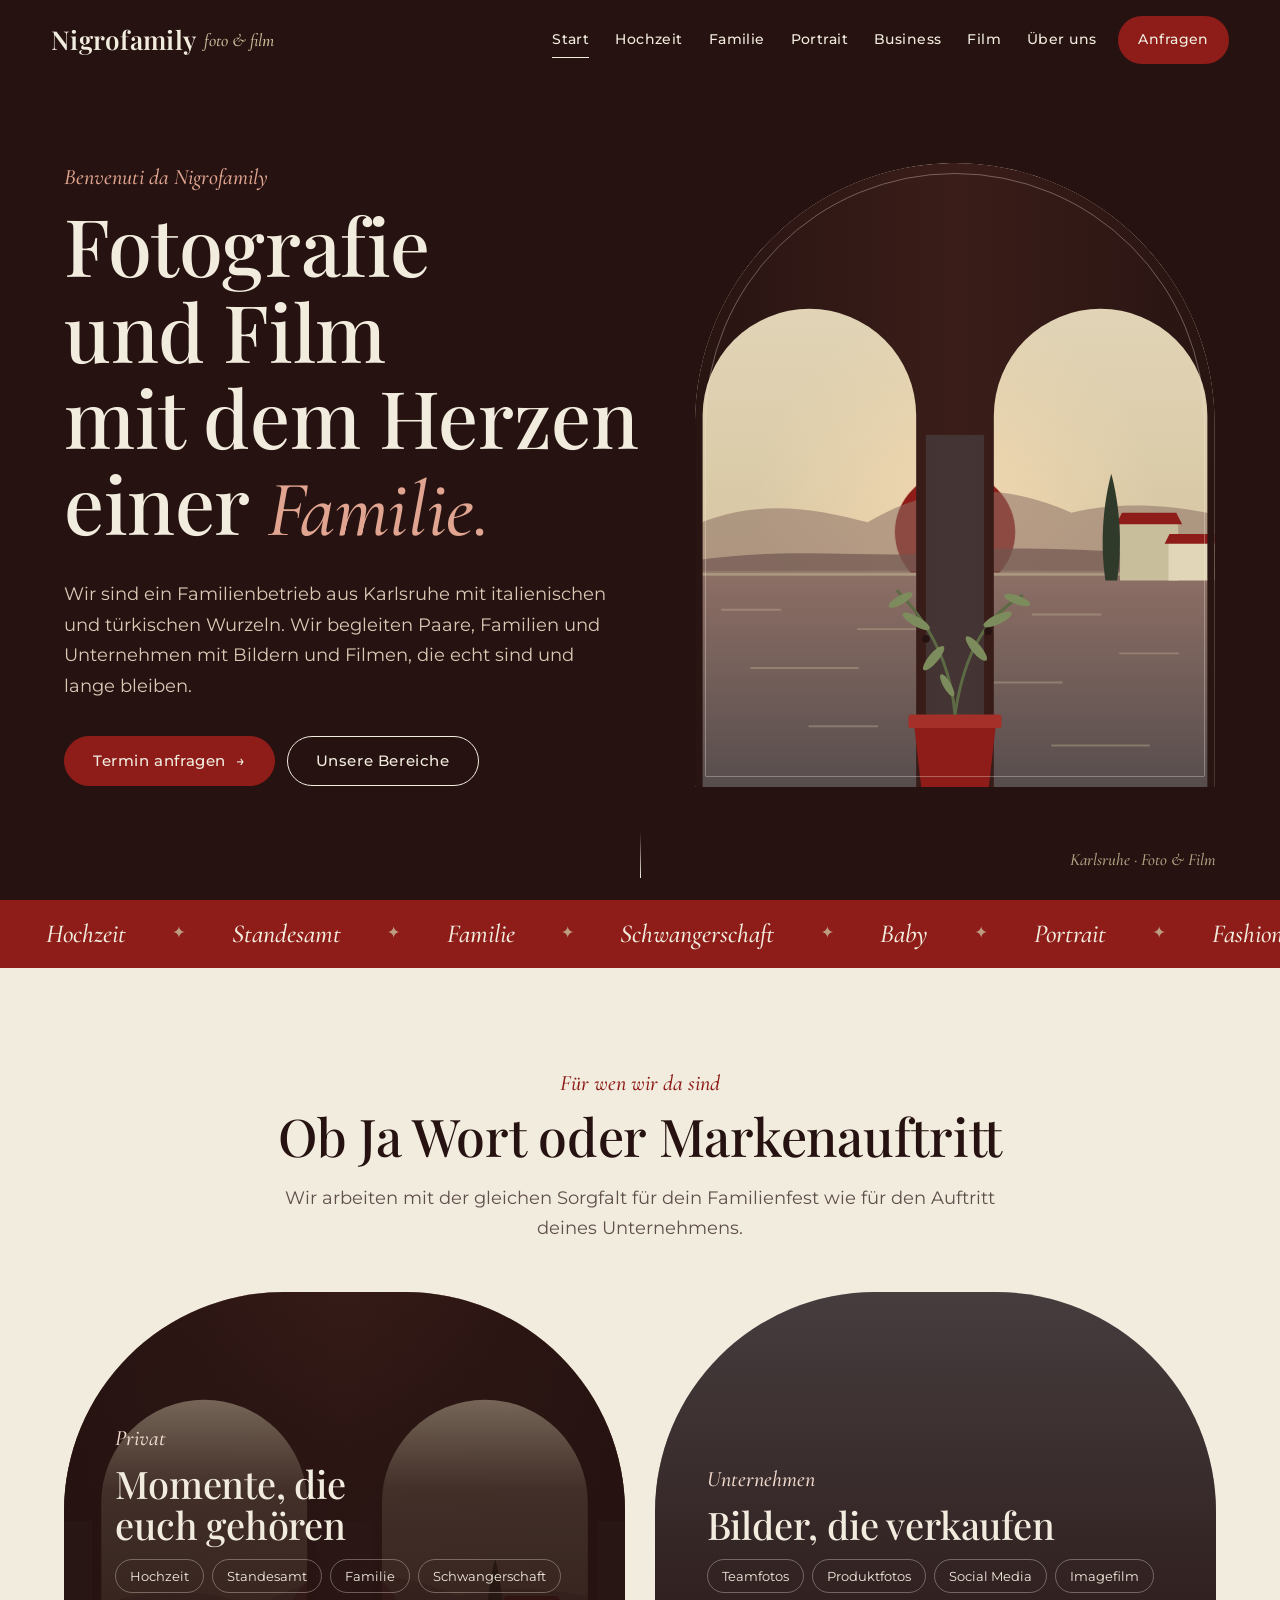
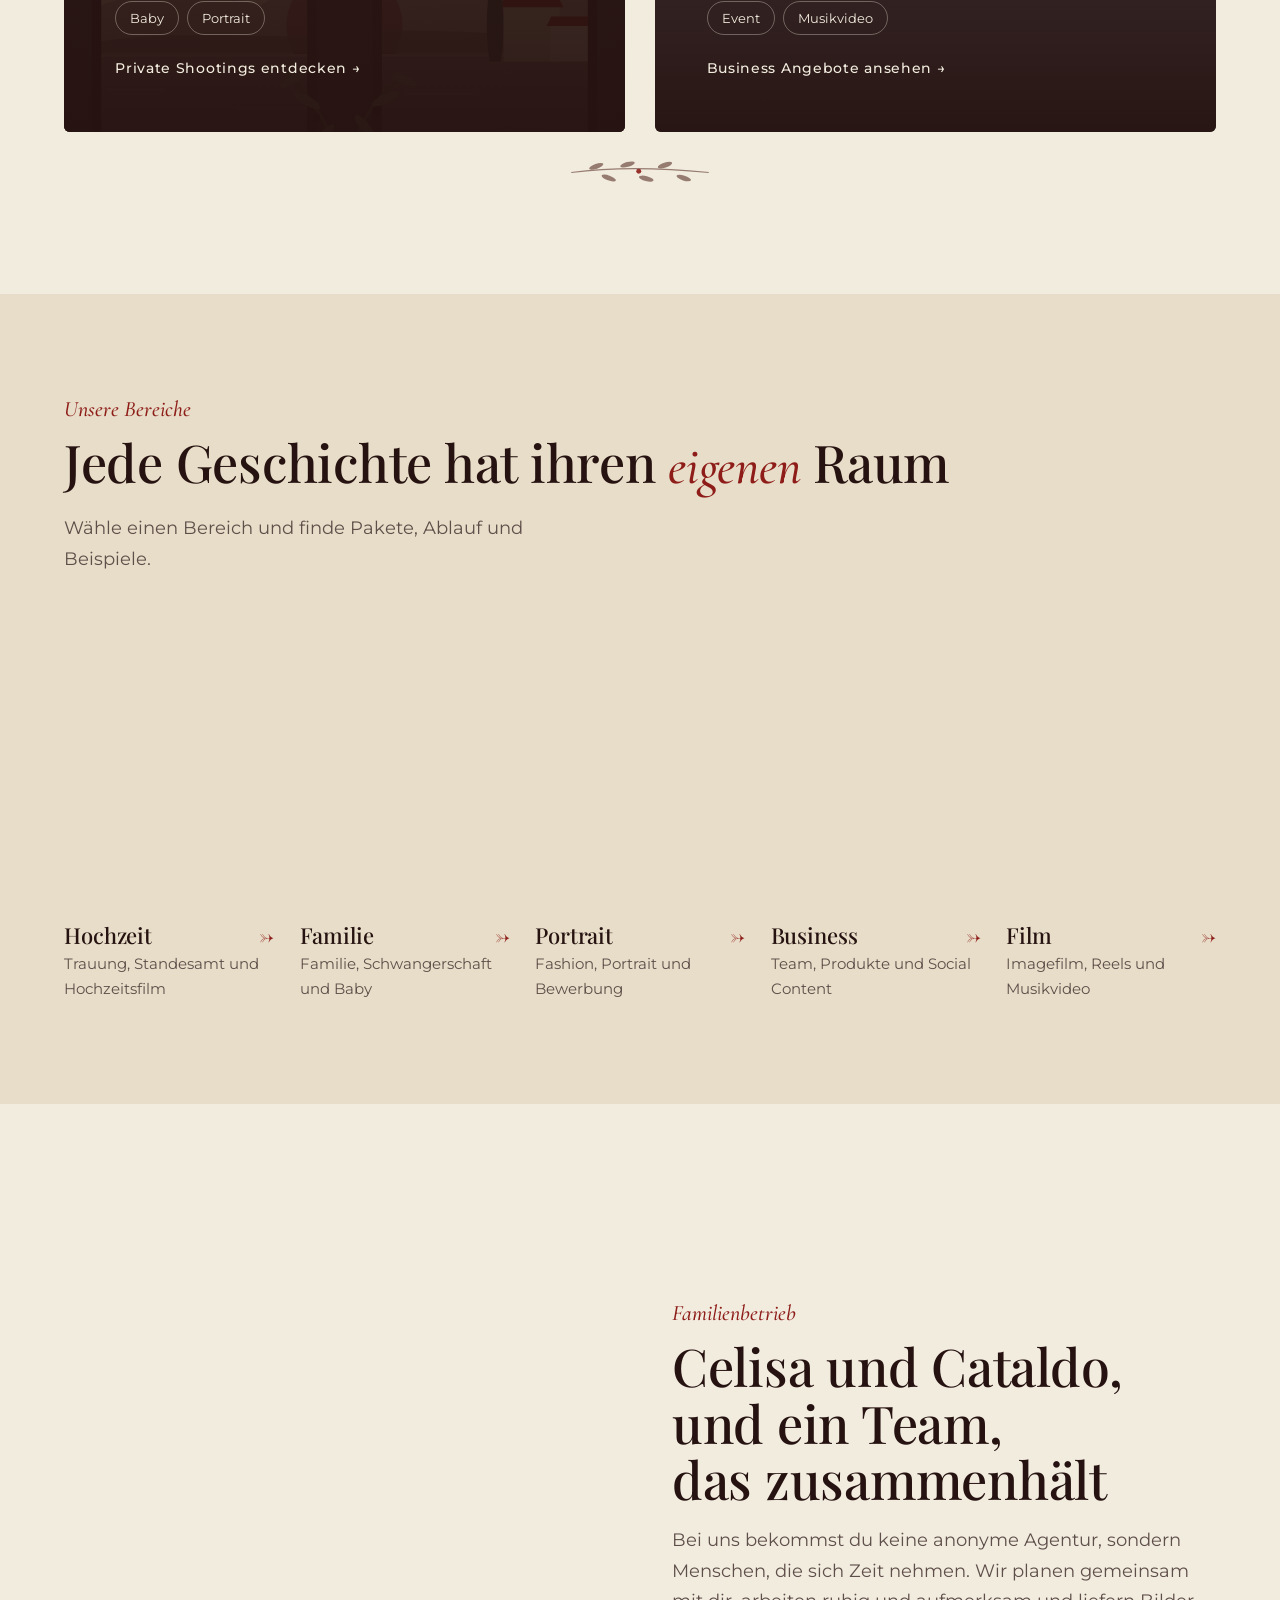
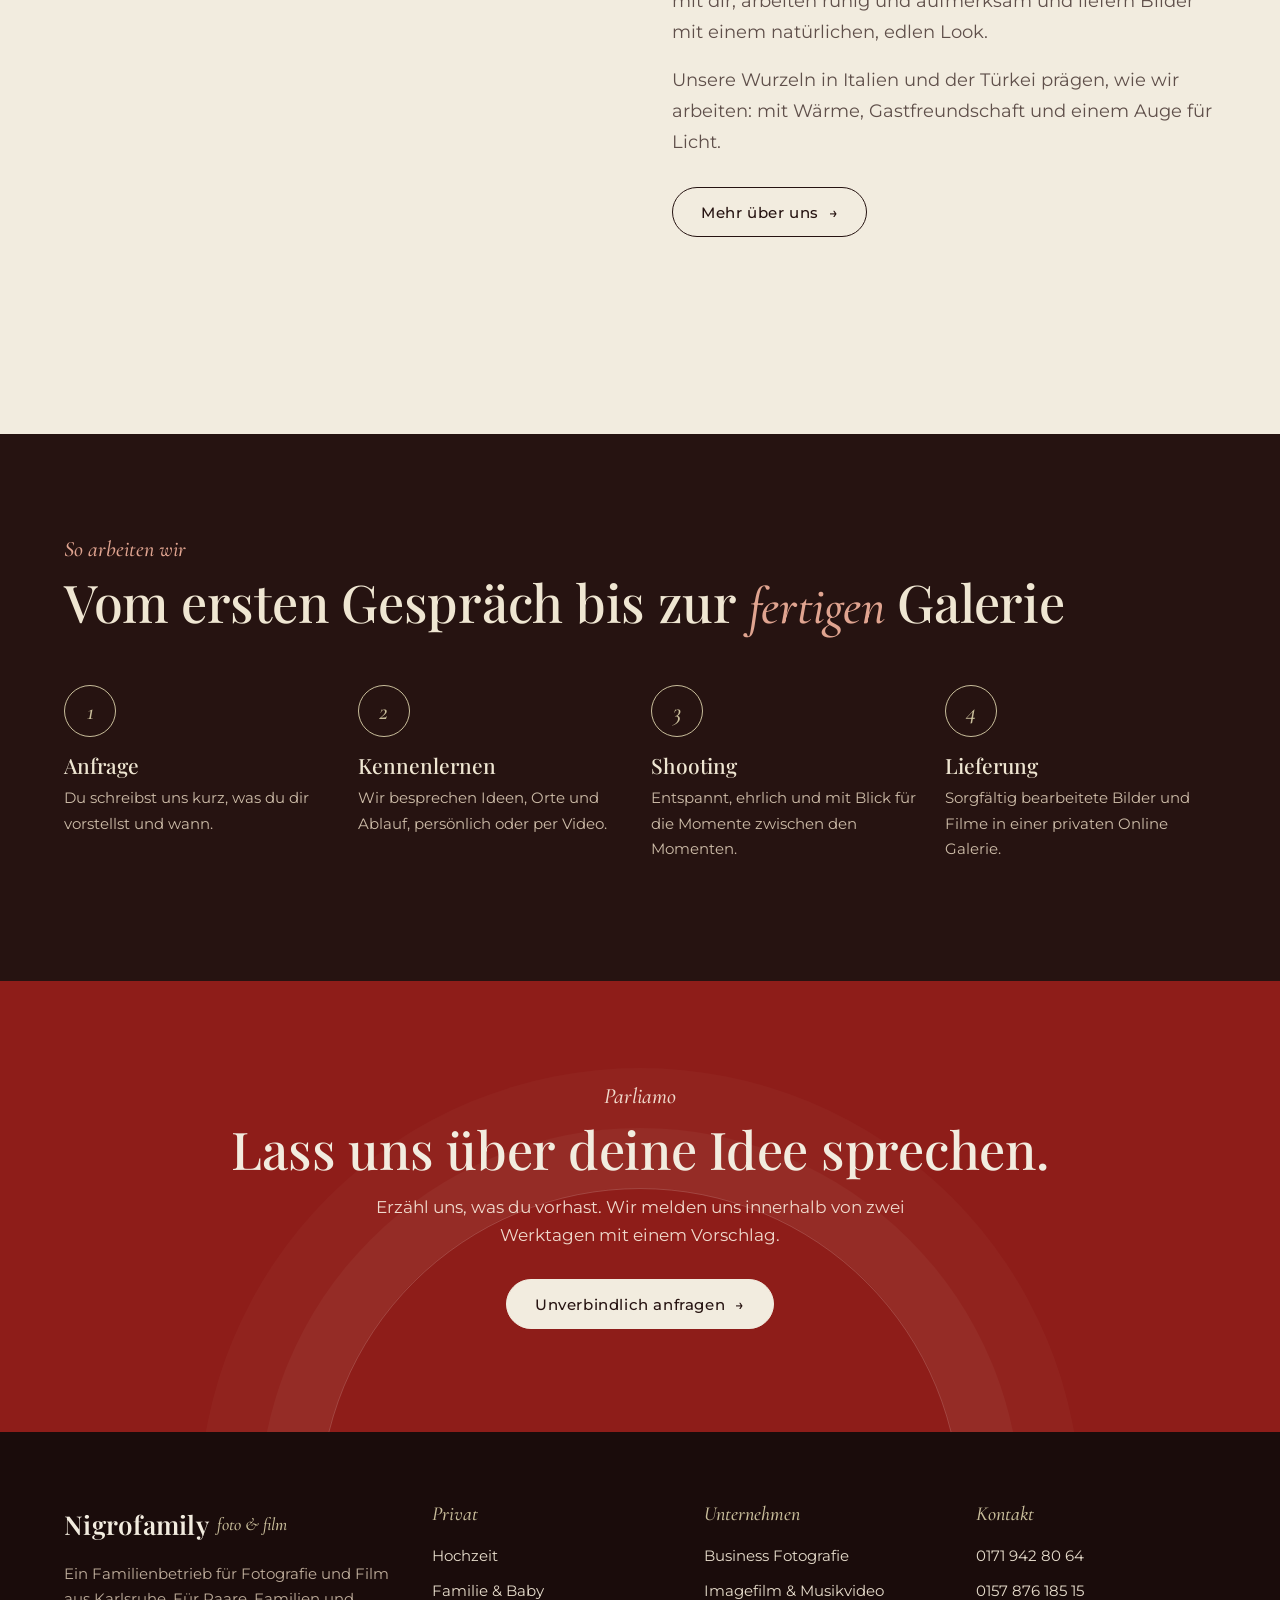
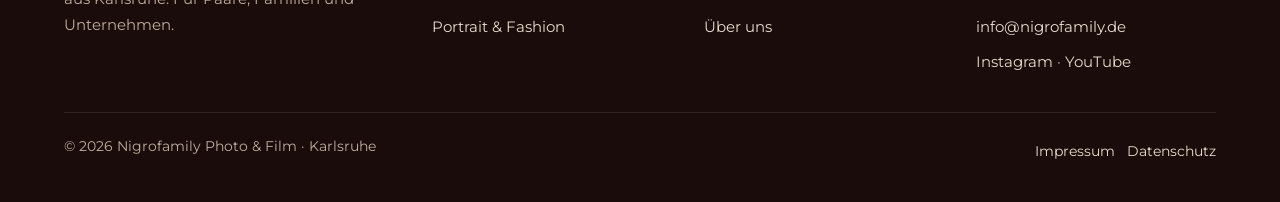
==== index.html @ bccde87a "Neue Nigrofamily Webseite Co-Authored-By: Claude Opus 5.5 <noreply@anthropic.com> Claude-Session: ht" ====
<!DOCTYPE html>
<html lang="de">
<head>
<meta charset="utf-8">
<meta name="viewport" content="width=device-width,initial-scale=1">
<title>Fotografie & Film aus Karlsruhe | Nigrofamily</title>
<meta name="description" content="Nigrofamily: Familienbetrieb für Fotografie und Film in Karlsruhe. Hochzeit, Familie, Portrait, Business Fotos und Imagefilme.">
<meta name="theme-color" content="#261311">
<link rel="icon" href="data:image/svg+xml,%3Csvg xmlns='http://www.w3.org/2000/svg' viewBox='0 0 32 32'%3E%3Cpath d='M4 32V16a12 12 0 0 1 24 0v16z' fill='%238E1D19'/%3E%3C/svg%3E">
<link rel="preconnect" href="https://fonts.googleapis.com"><link rel="preconnect" href="https://fonts.gstatic.com" crossorigin>
<link href="https://fonts.googleapis.com/css2?family=Playfair+Display:ital,wght@0,400;0,500;0,600;1,400&family=Cormorant+Garamond:ital,wght@1,500&family=Montserrat:wght@400;500&display=swap" rel="stylesheet">
<link rel="stylesheet" href="css/style.css">
<script>document.documentElement.classList.add('js')</script>
</head>
<body class="">
<div class="curtain" aria-hidden="true"></div>
<header class="hd"><div class="wrap">
  <a class="logo" href="index.html" aria-label="Nigrofamily Startseite"><b>Nigrofamily</b><i>foto &amp; film</i></a>
  <nav aria-label="Hauptmenü"><ul class="menu" id="menu"><li><a href="index.html" aria-current=page>Start</a></li><li><a href="hochzeit.html">Hochzeit</a></li><li><a href="familie.html">Familie</a></li><li><a href="portrait.html">Portrait</a></li><li><a href="business.html">Business</a></li><li><a href="film.html">Film</a></li><li><a href="ueber-uns.html">Über uns</a></li><li class="cta"><a href="kontakt.html">Anfragen</a></li></ul></nav>
  <button class="burger" aria-label="Menü" aria-expanded="false" aria-controls="menu"><span></span><span></span><span></span></button>
</div></header>
<main>

<section class="hero">
  <div>
    <span class="kicker fade-in" style="color:#e0a490">Benvenuti da Nigrofamily</span>
    <h1><span class="line"><span>Fotografie und Film</span></span><span class="line"><span>mit dem Herzen</span></span><span class="line"><span>einer <em class="a" style="color:#e0a490">Familie.</em></span></span></h1>
    <p class="fade-in">Wir sind ein Familienbetrieb aus Karlsruhe mit italienischen und türkischen Wurzeln. Wir begleiten Paare, Familien und Unternehmen mit Bildern und Filmen, die echt sind und lange bleiben.</p>
    <div class="btns fade-in"><a class="btn" href="kontakt.html">Termin anfragen <span class="ar">→</span></a><a class="btn line" href="#bereiche">Unsere Bereiche</a></div>
  </div>
  <div class="scene" aria-label="Illustration einer mediterranen Loggia am Meer" role="img"><svg data-par=".05" style="width:100%;height:100%;display:block" xmlns="http://www.w3.org/2000/svg" viewBox="0 0 600 720" preserveAspectRatio="xMidYMid slice">
  <style>
    .sun{animation:rise 3.2s cubic-bezier(.2,.7,.2,1) both}
    .glow{animation:breathe 7s ease-in-out infinite alternate}
    .waves{animation:drift 9s ease-in-out infinite alternate}
    .branch{transform-origin:0 -82px;animation:sway 6s ease-in-out infinite alternate}
    @keyframes rise{from{transform:translateY(90px);opacity:.2}to{transform:none;opacity:1}}
    @keyframes breathe{from{opacity:.55}to{opacity:1}}
    @keyframes drift{from{transform:translateX(-14px)}to{transform:translateX(14px)}}
    @keyframes sway{from{transform:rotate(-1.5deg)}to{transform:rotate(1.5deg)}}
    @media (prefers-reduced-motion:reduce){*{animation:none!important}}
  </style>
  <defs>
    <linearGradient id="sky" x1="0" y1="0" x2="0" y2="1">
      <stop offset="0" stop-color="#E9DFC6"/><stop offset=".55" stop-color="#D9C9A6"/><stop offset="1" stop-color="#C9A98F"/>
    </linearGradient>
    <linearGradient id="sea" x1="0" y1="0" x2="0" y2="1">
      <stop offset="0" stop-color="#8D6F65"/><stop offset="1" stop-color="#4E4749"/>
    </linearGradient>
    <linearGradient id="wall" x1="0" y1="0" x2="1" y2="0">
      <stop offset="0" stop-color="#261311"/><stop offset=".5" stop-color="#3a1d19"/><stop offset="1" stop-color="#261311"/>
    </linearGradient>
    <radialGradient id="glow" cx=".5" cy=".5" r=".5">
      <stop offset="0" stop-color="#F3D9B0" stop-opacity=".9"/><stop offset="1" stop-color="#F3D9B0" stop-opacity="0"/>
    </radialGradient>
    <mask id="arches">
      <rect width="600" height="720" fill="#fff"/>
      <path d="M40 720V300a110 110 0 0 1 220 0v420z" fill="#000"/>
      <path d="M340 720V300a110 110 0 0 1 220 0v420z" fill="#000"/>
    </mask>
  </defs>
  <rect width="600" height="720" fill="url(#sky)"/>
  <circle class="glow" cx="300" cy="400" r="210" fill="url(#glow)"/>
  <circle class="sun" cx="300" cy="420" r="62" fill="#8E1D19"/>
  <path d="M0 430 C80 380 150 395 210 410 C260 380 330 360 420 400 C480 385 550 395 600 410 V460 H0Z" fill="#8D6F65" opacity=".55"/>
  <path d="M0 455 C120 430 220 450 300 440 C400 430 500 448 600 440 V470 H0Z" fill="#6f5650" opacity=".7"/>
  <rect y="462" width="600" height="258" fill="url(#sea)"/>
  <g class="waves" stroke="#C9BE9B" stroke-width="2" stroke-linecap="round" opacity=".35" fill="none">
    <path d="M60 500h60M200 520h90M380 505h70M90 560h110M330 575h80M470 545h60M150 620h70M400 640h100"/>
  </g>
  <rect y="462" width="600" height="3" fill="#C9BE9B" opacity=".5"/>
  <!-- cypress & houses on the cliff -->
  <path d="M470 470 L470 410 h60 v60z" fill="#C9BE9B"/><path d="M466 412 h68 l-6 -12 h-56z" fill="#8E1D19"/>
  <path d="M520 470 V430 h50 v40z" fill="#e2d6b8"/><path d="M516 432 h58 l-5 -10 h-48z" fill="#8E1D19"/>
  <path d="M455 470 c-6 -40 -2 -80 6 -110 c8 30 12 70 6 110z" fill="#2f3a2a"/>
  <!-- colonnade -->
  <rect width="600" height="720" fill="url(#wall)" mask="url(#arches)"/>
  <g fill="#4E4749" opacity=".55">
    <rect x="270" y="320" width="60" height="400"/><rect x="0" y="320" width="30" height="400"/><rect x="570" y="320" width="30" height="400"/>
  </g>
  <rect x="0" y="690" width="600" height="30" fill="#1a0c0b"/>
  <!-- terracotta pot with olive branch -->
  <g transform="translate(300 690)">
    <path d="M-34 0 L-42 -70 h84 L34 0z" fill="#8E1D19"/><rect x="-48" y="-82" width="96" height="14" rx="3" fill="#a5302a"/>
    <g class="branch" stroke="#5d6b45" stroke-width="3" fill="none">
      <path d="M0 -82 C-5 -140 -30 -180 -60 -210"/><path d="M0 -82 C10 -150 35 -185 70 -205"/>
    </g>
    <g fill="#7d8c5c">
      <ellipse cx="-22" cy="-140" rx="16" ry="5" transform="rotate(-50 -22 -140)"/><ellipse cx="-40" cy="-178" rx="16" ry="5" transform="rotate(30 -40 -178)"/>
      <ellipse cx="-56" cy="-200" rx="14" ry="4.5" transform="rotate(-30 -56 -200)"/><ellipse cx="22" cy="-150" rx="16" ry="5" transform="rotate(50 22 -150)"/>
      <ellipse cx="44" cy="-180" rx="16" ry="5" transform="rotate(-25 44 -180)"/><ellipse cx="64" cy="-200" rx="14" ry="4.5" transform="rotate(20 64 -200)"/>
      <ellipse cx="-8" cy="-112" rx="13" ry="4" transform="rotate(60 -8 -112)"/>
    </g>
    <circle cx="-30" cy="-160" r="4" fill="#261311"/><circle cx="34" cy="-168" r="4" fill="#261311"/>
  </g>
</svg>
</div>
  <span class="badge">Karlsruhe · Foto &amp; Film</span><span class="scroll-hint" aria-hidden="true"></span>
</section>
<div class="marquee" aria-hidden="true"><div class="track"><span>Hochzeit</span><i>✦</i><span>Standesamt</span><i>✦</i><span>Familie</span><i>✦</i><span>Schwangerschaft</span><i>✦</i><span>Baby</span><i>✦</i><span>Portrait</span><i>✦</i><span>Fashion</span><i>✦</i><span>Business</span><i>✦</i><span>Imagefilm</span><i>✦</i><span>Musikvideo</span><i>✦</i><span>Hochzeit</span><i>✦</i><span>Standesamt</span><i>✦</i><span>Familie</span><i>✦</i><span>Schwangerschaft</span><i>✦</i><span>Baby</span><i>✦</i><span>Portrait</span><i>✦</i><span>Fashion</span><i>✦</i><span>Business</span><i>✦</i><span>Imagefilm</span><i>✦</i><span>Musikvideo</span><i>✦</i></div></div>

<section class="band"><div class="wrap center">
  <div class="reveal"><span class="kicker">Für wen wir da sind</span><h2>Ob Ja Wort oder Markenauftritt</h2>
  <p class="lead">Wir arbeiten mit der gleichen Sorgfalt für dein Familienfest wie für den Auftritt deines Unternehmens.</p></div>
  <div class="split" style="text-align:left">
    <a class="aud p reveal" href="hochzeit.html"><span class="kicker" style="color:#f0d9cc">Privat</span><h3>Momente, die euch gehören</h3>
      <ul><li>Hochzeit</li><li>Standesamt</li><li>Familie</li><li>Schwangerschaft</li><li>Baby</li><li>Portrait</li></ul><span class="more">Private Shootings entdecken →</span></a>
    <a class="aud b reveal d1" href="business.html"><span class="kicker" style="color:#f0d9cc">Unternehmen</span><h3>Bilder, die verkaufen</h3>
      <ul><li>Teamfotos</li><li>Produktfotos</li><li>Social Media</li><li>Imagefilm</li><li>Event</li><li>Musikvideo</li></ul><span class="more">Business Angebote ansehen →</span></a>
  </div>
  <img class="olive" src="img/olive.svg" alt="">
</div></section>
<section class="band shell" id="bereiche"><div class="wrap">
  <div class="reveal" style="display:flex;flex-wrap:wrap;justify-content:space-between;align-items:end;gap:18px"><div><span class="kicker">Unsere Bereiche</span><h2>Jede Geschichte hat ihren <em class="a">eigenen</em> Raum</h2></div>
  <p class="lead" style="margin:0;max-width:40ch">Wähle einen Bereich und finde Pakete, Ablauf und Beispiele.</p></div>
  <div class="rubrics"><a class="rub reveal d0" href="hochzeit.html"><div class="arch reveal "><img src="https://nigrofamily.de/wp-content/uploads/2024/11/1-683x1024.jpeg" alt="Hochzeit" loading="lazy"></div><h3>Hochzeit <span class="ar">→</span></h3><p>Trauung, Standesamt und Hochzeitsfilm</p></a><a class="rub reveal d1" href="familie.html"><div class="arch reveal "><img src="https://nigrofamily.de/wp-content/uploads/2022/01/DSC6958-683x1024.jpg" alt="Familie" loading="lazy"></div><h3>Familie <span class="ar">→</span></h3><p>Familie, Schwangerschaft und Baby</p></a><a class="rub reveal d2" href="portrait.html"><div class="arch reveal "><img src="https://nigrofamily.de/wp-content/uploads/2023/06/DSC09879-1-683x1024.webp" alt="Portrait" loading="lazy"></div><h3>Portrait <span class="ar">→</span></h3><p>Fashion, Portrait und Bewerbung</p></a><a class="rub reveal d3" href="business.html"><div class="arch reveal "><img src="https://nigrofamily.de/wp-content/uploads/2024/07/DSC01208.jpg" alt="Business" loading="lazy"></div><h3>Business <span class="ar">→</span></h3><p>Team, Produkte und Social Content</p></a><a class="rub reveal d0" href="film.html"><div class="arch reveal "><img src="https://nigrofamily.de/wp-content/uploads/2023/06/DSC09782-1-683x1024.webp" alt="Film" loading="lazy"></div><h3>Film <span class="ar">→</span></h3><p>Imagefilm, Reels und Musikvideo</p></a></div></div></section>
<section class="band"><div class="wrap cols">
  <div class="arch reveal "><img src="https://nigrofamily.de/wp-content/uploads/2024/07/3491A9FB-F305-4BCE-985D-9BC16AD711A4.jpg" alt="Das Team von Nigrofamily" loading="lazy" data-par=".06"></div>
  <div class="reveal"><span class="kicker">Familienbetrieb</span><h2>Celisa und Cataldo, und ein Team, das zusammenhält</h2>
    <p class="lead">Bei uns bekommst du keine anonyme Agentur, sondern Menschen, die sich Zeit nehmen. Wir planen gemeinsam mit dir, arbeiten ruhig und aufmerksam und liefern Bilder mit einem natürlichen, edlen Look.</p>
    <p class="lead">Unsere Wurzeln in Italien und der Türkei prägen, wie wir arbeiten: mit Wärme, Gastfreundschaft und einem Auge für Licht.</p>
    <a class="btn line" href="ueber-uns.html" style="margin-top:12px">Mehr über uns <span class="ar">→</span></a></div>
</div></section>
<section class="band dark"><div class="wrap">
  <div class="reveal"><span class="kicker">So arbeiten wir</span><h2>Vom ersten Gespräch bis zur <em class="a">fertigen</em> Galerie</h2></div>
  <ol class="steps">
    <li class="reveal"><b>Anfrage</b><p>Du schreibst uns kurz, was du dir vorstellst und wann.</p></li>
    <li class="reveal d1"><b>Kennenlernen</b><p>Wir besprechen Ideen, Orte und Ablauf, persönlich oder per Video.</p></li>
    <li class="reveal d2"><b>Shooting</b><p>Entspannt, ehrlich und mit Blick für die Momente zwischen den Momenten.</p></li>
    <li class="reveal d3"><b>Lieferung</b><p>Sorgfältig bearbeitete Bilder und Filme in einer privaten Online Galerie.</p></li>
  </ol></div></section>
<section class="band ctab"><div class="wrap reveal">
  <span class="kicker" style="color:#f0d9cc">Parliamo</span><h2>Lass uns über deine Idee sprechen.</h2><p>Erzähl uns, was du vorhast. Wir melden uns innerhalb von zwei Werktagen mit einem Vorschlag.</p>
  <a class="btn" href="kontakt.html">Unverbindlich anfragen <span class="ar">→</span></a></div></section>
</main>
<footer class="ft"><div class="wrap">
  <div><a class="logo" href="index.html"><b>Nigrofamily</b><i>foto &amp; film</i></a>
    <p style="max-width:34ch;margin:14px 0 0">Ein Familienbetrieb für Fotografie und Film aus Karlsruhe. Für Paare, Familien und Unternehmen.</p></div>
  <div><h4>Privat</h4><ul><li><a href="hochzeit.html">Hochzeit</a></li><li><a href="familie.html">Familie &amp; Baby</a></li><li><a href="portrait.html">Portrait &amp; Fashion</a></li></ul></div>
  <div><h4>Unternehmen</h4><ul><li><a href="business.html">Business Fotografie</a></li><li><a href="film.html">Imagefilm &amp; Musikvideo</a></li><li><a href="ueber-uns.html">Über uns</a></li></ul></div>
  <div><h4>Kontakt</h4><ul><li><a href="tel:+491719428064">0171 942 80 64</a></li><li><a href="tel:+4915787618515">0157 876 185 15</a></li><li><a href="mailto:info@nigrofamily.de">info@nigrofamily.de</a></li><li><a href="https://www.instagram.com/nigrofamily.de/">Instagram</a> · <a href="https://www.youtube.com/channel/UCtD8xXbg2GZjvH3CmP13uGg">YouTube</a></li></ul></div>
  <div class="bottom"><span>© <span class="yr">2026</span> Nigrofamily Photo &amp; Film · Karlsruhe</span><span><a href="impressum.html">Impressum</a> &nbsp; <a href="https://nigrofamily.de/datenschutz/">Datenschutz</a></span></div>
</div></footer>
<script src="js/main.js"></script>
</body>
</html>
---- css/style.css ----
/* VOICE  warm, familiär, hochwertig; wie ein Studio an der Küste
   IDEA   Bögen einer mediterranen Loggia: jedes Bild öffnet sich wie ein Torbogen
   PICTURE illustrierte Küstenszene mit Bögen, Sonne und Olivenzweig
   COLOUR Italian Roast #261311, Socialist #8E1D19 Akzent, Sandwashed #C9BE9B, Ending Autumn #8D6F65, Black Elegance #4E4749
   TYPE   Playfair Display Titel, Cormorant Garamond kursiv für Akzente, Montserrat Text */
:root{
  --roast:#261311;--black:#4E4749;--red:#8E1D19;--autumn:#8D6F65;--sand:#C9BE9B;
  --linen:#F2ECDF;--shell:#E7DDC8;
  --bg:var(--linen);--ink:var(--roast);--muted:#5f4f4a;--line:#d6c9ad;
  --serif:"Playfair Display",Georgia,serif;--accent:"Cormorant Garamond",Georgia,serif;--sans:Montserrat,system-ui,sans-serif;
  --ease:cubic-bezier(.2,.7,.2,1)}
:root[data-theme=dark]{--bg:#1c0e0c;--ink:#efe6d2;--muted:#c3b29f;--line:#43302b;--linen:#1c0e0c;--shell:#2a1714}
@media (prefers-color-scheme:dark){:root:not([data-theme=light]){--bg:#1c0e0c;--ink:#efe6d2;--muted:#c3b29f;--line:#43302b;--linen:#1c0e0c;--shell:#2a1714}}
*{box-sizing:border-box;min-width:0}
html{scroll-behavior:smooth;scroll-padding-top:84px}
body{margin:0;background:var(--bg);color:var(--ink);font:400 16.5px/1.7 var(--sans);overflow-x:clip;-webkit-font-smoothing:antialiased}
img{display:block;max-width:100%}
a{color:inherit}
h1,h2,h3{font-family:var(--serif);font-weight:500;line-height:1.08;text-wrap:balance;margin:0;letter-spacing:-.005em}
h1{font-size:clamp(42px,6.2vw,80px)}
h2{font-size:clamp(32px,4.2vw,52px)}
h3{font-size:24px}
em.a,.accent{font-family:var(--accent);font-style:italic;font-weight:500;color:var(--red)}
.kicker{display:inline-block;font:italic 500 22px/1 var(--accent);color:var(--red);margin-bottom:14px}
.dark .kicker,.dark em.a{color:#e0a490}
.lead{font-size:18px;color:var(--muted);max-width:60ch}
.band{padding:clamp(64px,8vw,128px) max(5vw,18px)}
.wrap{max-width:1240px;margin:0 auto}
.center{text-align:center}.center .lead{margin-inline:auto}
.dark{background:var(--roast);color:#efe6d2}.dark .lead{color:#cdbca8}
.shell{background:var(--shell)}
.olive{width:150px;height:auto;margin:22px auto 0;opacity:.9}

/* Header */
.hd{position:fixed;inset:0 0 auto;z-index:40;transition:background .5s,box-shadow .5s,padding .5s}
.hd .wrap{display:flex;align-items:center;justify-content:space-between;gap:18px;padding:16px max(4vw,16px);max-width:1360px}
.hd.solid{background:color-mix(in srgb,var(--roast) 94%,transparent);backdrop-filter:blur(10px);box-shadow:0 10px 30px -20px #000}
.hd.solid .wrap{padding-block:10px}
.logo{display:flex;align-items:baseline;gap:8px;text-decoration:none;color:#f2ecdf;min-height:44px;align-items:center}
.logo b{font:600 26px var(--serif);letter-spacing:.01em}
.logo i{font:italic 500 18px var(--accent);color:var(--sand)}
.light-top .hd:not(.solid) .logo,.light-top .hd:not(.solid) .menu a{color:var(--roast)}
.light-top .hd:not(.solid) .logo i{color:var(--red)}
.menu{display:flex;align-items:center;gap:2px;list-style:none;margin:0;padding:0}
.menu a{display:block;padding:12px 12px;color:#f2ecdf;text-decoration:none;font-size:14px;font-weight:500;letter-spacing:.03em;position:relative}
.menu a::after{content:"";position:absolute;left:12px;right:12px;bottom:6px;height:1px;background:currentColor;transform:scaleX(0);transform-origin:left;transition:transform .45s var(--ease)}
.menu a:hover::after,.menu a[aria-current=page]::after{transform:scaleX(1)}
.menu .cta a{background:var(--red);color:#f2ecdf!important;border-radius:999px;padding:12px 20px;margin-left:8px}
.menu .cta a::after{display:none}
.burger{display:none;width:46px;height:46px;border-radius:50%;border:1px solid #f2ecdf55;background:none;cursor:pointer;position:relative}
.burger span{position:absolute;left:13px;right:13px;height:1.5px;background:#f2ecdf;transition:transform .4s var(--ease),opacity .3s}
.burger span:nth-child(1){top:17px}.burger span:nth-child(2){top:22.5px}.burger span:nth-child(3){top:28px}
.open .burger span:nth-child(1){transform:translateY(5.5px) rotate(45deg)}.open .burger span:nth-child(2){opacity:0}.open .burger span:nth-child(3){transform:translateY(-5.5px) rotate(-45deg)}
.light-top .hd:not(.solid) .burger{border-color:#26131144}.light-top .hd:not(.solid) .burger span{background:var(--roast)}

/* Buttons */
.btn{display:inline-flex;align-items:center;gap:10px;min-height:50px;padding:0 28px;border-radius:999px;background:var(--red);color:#f2ecdf;text-decoration:none;font:500 15px var(--sans);letter-spacing:.04em;border:1px solid var(--red);cursor:pointer;position:relative;overflow:hidden;isolation:isolate;transition:color .4s}
.btn::before{content:"";position:absolute;inset:0;background:var(--roast);transform:translateY(101%);transition:transform .5s var(--ease);z-index:-1;border-radius:inherit}
.btn:hover::before{transform:none}
.btn .ar{transition:transform .4s var(--ease)}.btn:hover .ar{transform:translateX(4px)}
.btn.line{background:transparent;color:inherit;border-color:currentColor}
.btn.line::before{background:var(--sand)}.btn.line:hover{color:var(--roast)}
.btn.sand{background:var(--sand);color:var(--roast);border-color:var(--sand)}
.btns{display:flex;flex-wrap:wrap;gap:12px}
:focus-visible{outline:2px solid var(--red);outline-offset:3px}
.dark :focus-visible{outline-color:var(--sand)}

/* Home hero */
.hero{position:relative;min-height:100svh;background:var(--roast);color:#f2ecdf;display:grid;grid-template-columns:minmax(0,1.05fr) minmax(0,.95fr);align-items:center;gap:clamp(24px,4vw,64px);padding:120px max(5vw,18px) 70px;overflow:hidden}
.hero h1 .line{display:block;overflow:hidden}
.hero h1 .line>span{display:inline-block;transform:translateY(105%);animation:up 1.2s var(--ease) forwards}
.hero h1 .line:nth-child(2)>span{animation-delay:.15s}.hero h1 .line:nth-child(3)>span{animation-delay:.3s}
.hero p{font-size:18px;color:#d9cab6;max-width:46ch;margin:26px 0 34px}
.fade-in{opacity:0;animation:fade 1.2s .6s var(--ease) forwards}
.scene{position:relative;justify-self:center;width:min(100%,520px);aspect-ratio:5/6;border-radius:999px 999px 6px 6px;overflow:hidden;box-shadow:0 40px 80px -40px #000;clip-path:inset(100% 0 0 0 round 999px 999px 6px 6px);animation:archopen 1.6s .2s var(--ease) forwards}
.scene img{width:100%;height:100%;object-fit:cover;transform:scale(1.08);transition:transform .2s linear}
.scene::after{content:"";position:absolute;inset:10px;border:1px solid #f2ecdf55;border-radius:inherit;pointer-events:none}
.hero .badge{position:absolute;right:max(5vw,18px);bottom:30px;font:italic 500 17px var(--accent);color:var(--sand);opacity:.85}
.scroll-hint{position:absolute;left:50%;bottom:22px;width:1px;height:46px;background:linear-gradient(#f2ecdf00,#f2ecdf);animation:hint 2.4s ease-in-out infinite}

/* Page hero */
.phero{position:relative;padding:150px max(5vw,18px) clamp(60px,8vw,110px);background:var(--shell);overflow:hidden}
.phero .wrap{display:grid;grid-template-columns:minmax(0,1.1fr) minmax(0,.9fr);gap:clamp(28px,5vw,80px);align-items:end}
.phero .crumb{font-size:13px;color:var(--muted);margin-bottom:20px}
.phero .crumb a{text-decoration:none;border-bottom:1px solid var(--line)}
.phero p{margin:22px 0 30px}
.phero .sun{position:absolute;width:520px;aspect-ratio:1;border-radius:50%;background:radial-gradient(circle,#8E1D1922,#8E1D1900 65%);right:-140px;top:-160px;animation:breathe 8s ease-in-out infinite alternate}

/* Arch photos */
.arch{position:relative;border-radius:999px 999px 4px 4px;overflow:hidden;aspect-ratio:3/4;background:var(--autumn) url(../img/scene.svg) center/cover}
.arch img{width:100%;height:100%;object-fit:cover;transform:scale(1.12);transition:transform 1.6s var(--ease)}
.arch.miss img{opacity:0}
.gal .arch:nth-child(2n),.rubrics .rub:nth-child(2n) .arch{background-position:30% 70%}.gal .arch:nth-child(3n),.rubrics .rub:nth-child(3n) .arch{background-position:80% 40%}
.arch::after{content:"";position:absolute;inset:8px;border:1px solid #f2ecdf66;border-radius:inherit;pointer-events:none}
.js .arch.reveal{clip-path:inset(100% 0 0 0 round 999px 999px 4px 4px);transition:clip-path 1.4s var(--ease)}
.js .arch.reveal.in{clip-path:inset(0 0 0 0 round 999px 999px 4px 4px)}
.arch.in img{transform:scale(1)}
a:hover .arch img,.arch:hover img{transform:scale(1.05)}
.arch.wide{aspect-ratio:4/3}

/* Reveal */
.js .reveal:not(.arch){opacity:0;transform:translateY(28px);transition:opacity 1s var(--ease),transform 1s var(--ease)}
.js .reveal.in:not(.arch){opacity:1;transform:none}
.d1{transition-delay:.12s!important}.d2{transition-delay:.24s!important}.d3{transition-delay:.36s!important}

/* Marquee */
.marquee{background:var(--red);color:#f2ecdf;overflow:hidden;padding:18px 0;white-space:nowrap}
.marquee .track{display:inline-flex;gap:46px;animation:slide 38s linear infinite;padding-left:46px}
.marquee span{font:italic 500 26px var(--accent)}
.marquee i{font-style:normal;color:var(--sand);opacity:.8}

/* Audience split */
.split{display:grid;grid-template-columns:repeat(2,minmax(0,1fr));gap:clamp(16px,2.4vw,32px);margin-top:48px}
.aud{position:relative;padding:clamp(28px,4vw,52px);border-radius:220px 220px 6px 6px;color:#f2ecdf;overflow:hidden;min-height:440px;display:flex;flex-direction:column;justify-content:flex-end;text-decoration:none;isolation:isolate}
.aud::before{content:"";position:absolute;inset:0;z-index:-1;transition:transform 1.2s var(--ease)}
.aud.p::before{background:linear-gradient(180deg,#26131140 0%,#261311d9 45%,#261311f5),var(--autumn) url(../img/scene.svg) center 30%/cover}
.aud.b::before{background:linear-gradient(180deg,#26131133,#261311f2),var(--black)}
.aud:hover::before{transform:scale(1.05)}
.aud h3{font-size:clamp(28px,3vw,38px)}
.aud ul{list-style:none;padding:0;margin:14px 0 22px;display:flex;flex-wrap:wrap;gap:8px}
.aud li{border:1px solid #f2ecdf55;border-radius:999px;padding:5px 14px;font-size:13px}
.aud .more{font-weight:500;font-size:14px;letter-spacing:.05em}

/* Rubric cards */
.rubrics{display:grid;grid-template-columns:repeat(5,minmax(0,1fr));gap:clamp(14px,2vw,26px);margin-top:52px}
.rub{text-decoration:none;display:block}
.rub h3{margin:18px 0 4px;font-size:22px;display:flex;justify-content:space-between;align-items:baseline;gap:8px}
.rub h3 .ar{color:var(--red);transition:transform .4s var(--ease)}.rub:hover h3 .ar{transform:translateX(6px)}
.rub p{margin:0;font-size:14.5px;color:var(--muted)}

/* Features, steps, packages */
.cols{display:grid;grid-template-columns:minmax(0,1fr) minmax(0,1fr);gap:clamp(28px,5vw,80px);align-items:center}
.feats{display:grid;grid-template-columns:repeat(3,minmax(0,1fr));gap:clamp(16px,2.4vw,32px);margin-top:46px}
.feat{padding-top:22px;border-top:1px solid var(--line)}
.feat b{display:block;font:500 22px var(--serif);margin-bottom:8px}
.feat p{margin:0;color:var(--muted);font-size:15.5px}
.dark .feat{border-color:#f2ecdf22}.dark .feat p{color:#cdbca8}
.steps{counter-reset:s;display:grid;grid-template-columns:repeat(4,minmax(0,1fr));gap:22px;margin-top:50px;list-style:none;padding:0}
.steps li{position:relative;padding-top:66px}
.steps li::before{counter-increment:s;content:counter(s);position:absolute;top:0;left:0;width:50px;height:50px;border-radius:50%;border:1px solid var(--sand);display:grid;place-items:center;font:italic 500 24px var(--accent);color:var(--sand)}
.steps b{font:500 21px var(--serif);display:block;margin-bottom:6px}
.steps p{margin:0;font-size:15px;color:#cdbca8}
.pkgs{display:grid;grid-template-columns:repeat(3,minmax(0,1fr));gap:clamp(14px,2vw,26px);margin-top:46px}
.pkg{background:var(--bg);border:1px solid var(--line);border-radius:160px 160px 6px 6px;padding:64px 30px 32px;text-align:center;transition:transform .6s var(--ease),box-shadow .6s var(--ease)}
.pkg:hover{transform:translateY(-8px);box-shadow:0 30px 50px -34px #26131188}
.pkg.star{background:var(--roast);color:#efe6d2;border-color:var(--roast)}
.pkg.star p,.pkg.star li{color:#cdbca8}
.pkg h3{font-size:28px}
.pkg .for{font:italic 500 19px var(--accent);color:var(--red);display:block;margin:6px 0 16px}
.pkg.star .for{color:#e0a490}
.pkg ul{list-style:none;padding:0;margin:0 0 24px;text-align:left;font-size:15px;color:var(--muted)}
.pkg li{padding:9px 0 9px 26px;border-top:1px solid var(--line);position:relative}
.pkg.star li{border-color:#f2ecdf1f}
.pkg li::before{content:"";position:absolute;left:4px;top:18px;width:8px;height:8px;border-radius:50%;background:var(--red)}
.pkg .price{font:500 15px var(--sans);letter-spacing:.04em;margin-bottom:18px;display:block}

/* Gallery */
.gal{display:grid;grid-template-columns:repeat(4,minmax(0,1fr));gap:clamp(12px,1.6vw,22px);margin-top:44px}
.gal .arch:nth-child(4n+2),.gal .arch:nth-child(4n+4){margin-top:48px}

/* FAQ */
.faq{max-width:860px;margin:40px auto 0}
.faq details{border-top:1px solid var(--line);padding:6px 0}
.faq details:last-child{border-bottom:1px solid var(--line)}
.faq summary{cursor:pointer;list-style:none;display:flex;justify-content:space-between;gap:16px;align-items:center;min-height:60px;font:500 20px var(--serif)}
.faq summary::-webkit-details-marker{display:none}
.faq summary::after{content:"+";font:300 28px var(--sans);color:var(--red);transition:transform .4s var(--ease)}
.faq details[open] summary::after{transform:rotate(45deg)}
.faq p{margin:0 0 18px;color:var(--muted);max-width:68ch}

/* CTA band */
.ctab{position:relative;overflow:hidden;background:var(--red);color:#f2ecdf;text-align:center}
.ctab::before{content:"";position:absolute;width:640px;aspect-ratio:1;border-radius:50%;border:1px solid #f2ecdf33;left:50%;top:100%;transform:translate(-50%,-38%);box-shadow:0 0 0 60px #f2ecdf0a,0 0 0 120px #f2ecdf07}
.ctab h2{position:relative}.ctab p{position:relative;color:#f0d9cc;margin:16px auto 30px;max-width:52ch}
.ctab .btn{background:#f2ecdf;color:var(--roast);border-color:#f2ecdf}
.ctab .btn::before{background:var(--sand)}

/* Contact */
.cgrid{display:grid;grid-template-columns:minmax(0,5fr) minmax(0,7fr);gap:clamp(28px,5vw,80px)}
.cinfo dl{margin:30px 0 0;display:grid;gap:20px}
.cinfo dt{font:italic 500 19px var(--accent);color:var(--red)}
.cinfo dd{margin:0;font-size:17px}
.cinfo dd a{text-decoration:none;border-bottom:1px solid var(--line);white-space:nowrap}
.form{display:grid;grid-template-columns:minmax(0,1fr) minmax(0,1fr);gap:16px;background:var(--bg);border:1px solid var(--line);border-radius:6px;padding:clamp(20px,3.4vw,40px)}
.seg{grid-column:1/-1;display:flex;gap:6px;background:var(--shell);padding:5px;border-radius:999px}
.seg label{flex:1;display:block}
.seg input{position:absolute;opacity:0;pointer-events:none}
.seg span{display:grid;place-items:center;min-height:44px;border-radius:999px;font-size:14px;font-weight:500;cursor:pointer;transition:background .4s,color .4s}
.seg input:checked+span{background:var(--roast);color:#f2ecdf}
.seg input:focus-visible+span{outline:2px solid var(--red)}
.field{display:grid;gap:6px;font-size:13.5px;font-weight:500;color:var(--muted)}
.field.full{grid-column:1/-1}
.field input,.field select,.field textarea{width:100%;min-height:50px;padding:12px 14px;border:1px solid var(--line);border-radius:4px;background:var(--linen);color:var(--ink);font:16px var(--sans);transition:border-color .3s}
.field input:focus,.field select:focus,.field textarea:focus{border-color:var(--red);outline:none}
.field textarea{min-height:140px;resize:vertical}
.biz-only{display:none}.is-biz .biz-only{display:grid}
.note{grid-column:1/-1;margin:0;color:var(--red);font-size:15px;min-height:1.2em}

/* Footer */
.ft{background:#1a0c0b;color:#bfae9c;padding:70px max(5vw,18px) 34px;font-size:15px}
.ft .wrap{display:grid;grid-template-columns:minmax(0,1.4fr) repeat(3,minmax(0,1fr));gap:32px}
.ft h4{font:italic 500 20px var(--accent);color:var(--sand);margin:0 0 12px}
.ft ul{list-style:none;padding:0;margin:0}
.ft a{color:#e6dccb;text-decoration:none;display:inline-block;padding:5px 0}
.ft a:hover{color:var(--sand)}
.ft .bottom{grid-column:1/-1;border-top:1px solid #f2ecdf1a;padding-top:22px;display:flex;flex-wrap:wrap;gap:12px 30px;justify-content:space-between;font-size:13.5px}
.ft .logo{color:#f2ecdf;display:flex}

/* Page transition */
.curtain{position:fixed;inset:0;z-index:100;background:var(--roast);pointer-events:none;transform-origin:top;animation:lift 1s .05s var(--ease) forwards}
.curtain.go{animation:drop .55s var(--ease) forwards;transform-origin:bottom}

@keyframes up{to{transform:none}}
@keyframes fade{to{opacity:1}}
@keyframes archopen{to{clip-path:inset(0 0 0 0 round 999px 999px 6px 6px)}}
@keyframes hint{0%,100%{transform:scaleY(.3);transform-origin:top;opacity:.3}50%{transform:scaleY(1);opacity:1}}
@keyframes slide{to{transform:translateX(-50%)}}
@keyframes breathe{to{transform:scale(1.12)}}
@keyframes lift{to{transform:scaleY(0)}}
@keyframes drop{from{transform:scaleY(0)}to{transform:scaleY(1)}}

@media (max-width:1100px){.rubrics{grid-template-columns:repeat(3,minmax(0,1fr))}.ft .wrap{grid-template-columns:repeat(2,minmax(0,1fr))}}
@media (max-width:980px){
  .burger{display:block}
  .menu{position:fixed;inset:0;background:var(--roast);flex-direction:column;justify-content:center;gap:4px;opacity:0;pointer-events:none;transition:opacity .5s var(--ease)}
  .open .menu{opacity:1;pointer-events:auto}
  .menu a{font:500 28px var(--serif);color:#f2ecdf!important;padding:10px 16px;text-align:center}
  .menu .cta a{font:500 16px var(--sans);margin:18px 0 0}
  .open .logo,.open .burger{position:relative;z-index:2}
  .open .logo{color:#f2ecdf!important}.open .burger span{background:#f2ecdf!important}
  .hero{grid-template-columns:minmax(0,1fr);padding-top:110px}
  .scene{width:min(78%,420px);order:-1}
  .phero .wrap,.cols,.cgrid{grid-template-columns:minmax(0,1fr)}
  .phero .arch{max-width:420px}
  .feats,.pkgs{grid-template-columns:minmax(0,1fr)}
  .steps{grid-template-columns:repeat(2,minmax(0,1fr))}
  .gal{grid-template-columns:repeat(2,minmax(0,1fr))}
  .pkg{max-width:520px;width:100%;margin:0 auto}}
@media (max-width:640px){
  .split{grid-template-columns:minmax(0,1fr)}.aud{min-height:380px;border-radius:180px 180px 6px 6px}
  .rubrics{grid-template-columns:repeat(2,minmax(0,1fr))}
  .form{grid-template-columns:minmax(0,1fr)}
  .steps{grid-template-columns:minmax(0,1fr)}
  .ft .wrap{grid-template-columns:minmax(0,1fr)}
  .hero .badge{display:none}
  .gal .arch:nth-child(4n+2),.gal .arch:nth-child(4n+4){margin-top:28px}}
@media (prefers-reduced-motion:reduce){
  *,*::before,*::after{animation-duration:.01ms!important;animation-iteration-count:1!important;transition-duration:.01ms!important}
  html{scroll-behavior:auto}.marquee .track{animation:none}}
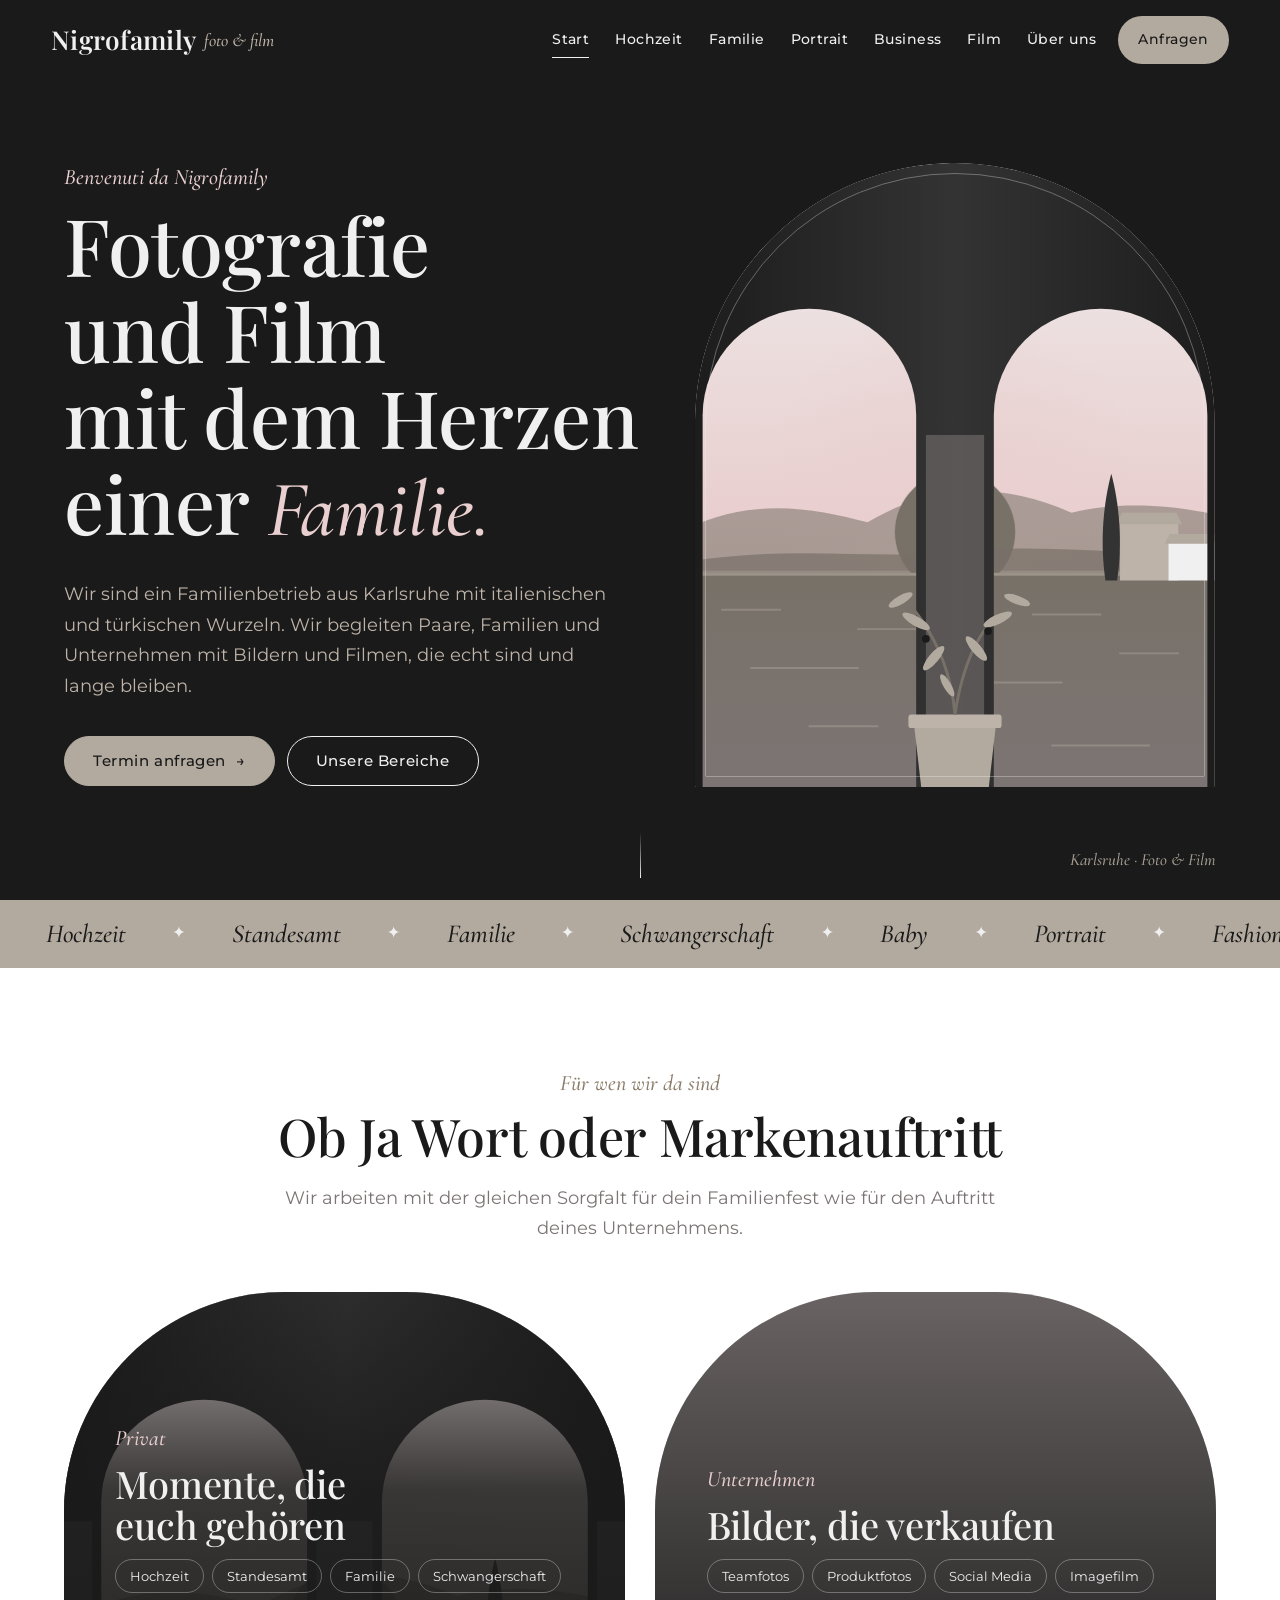
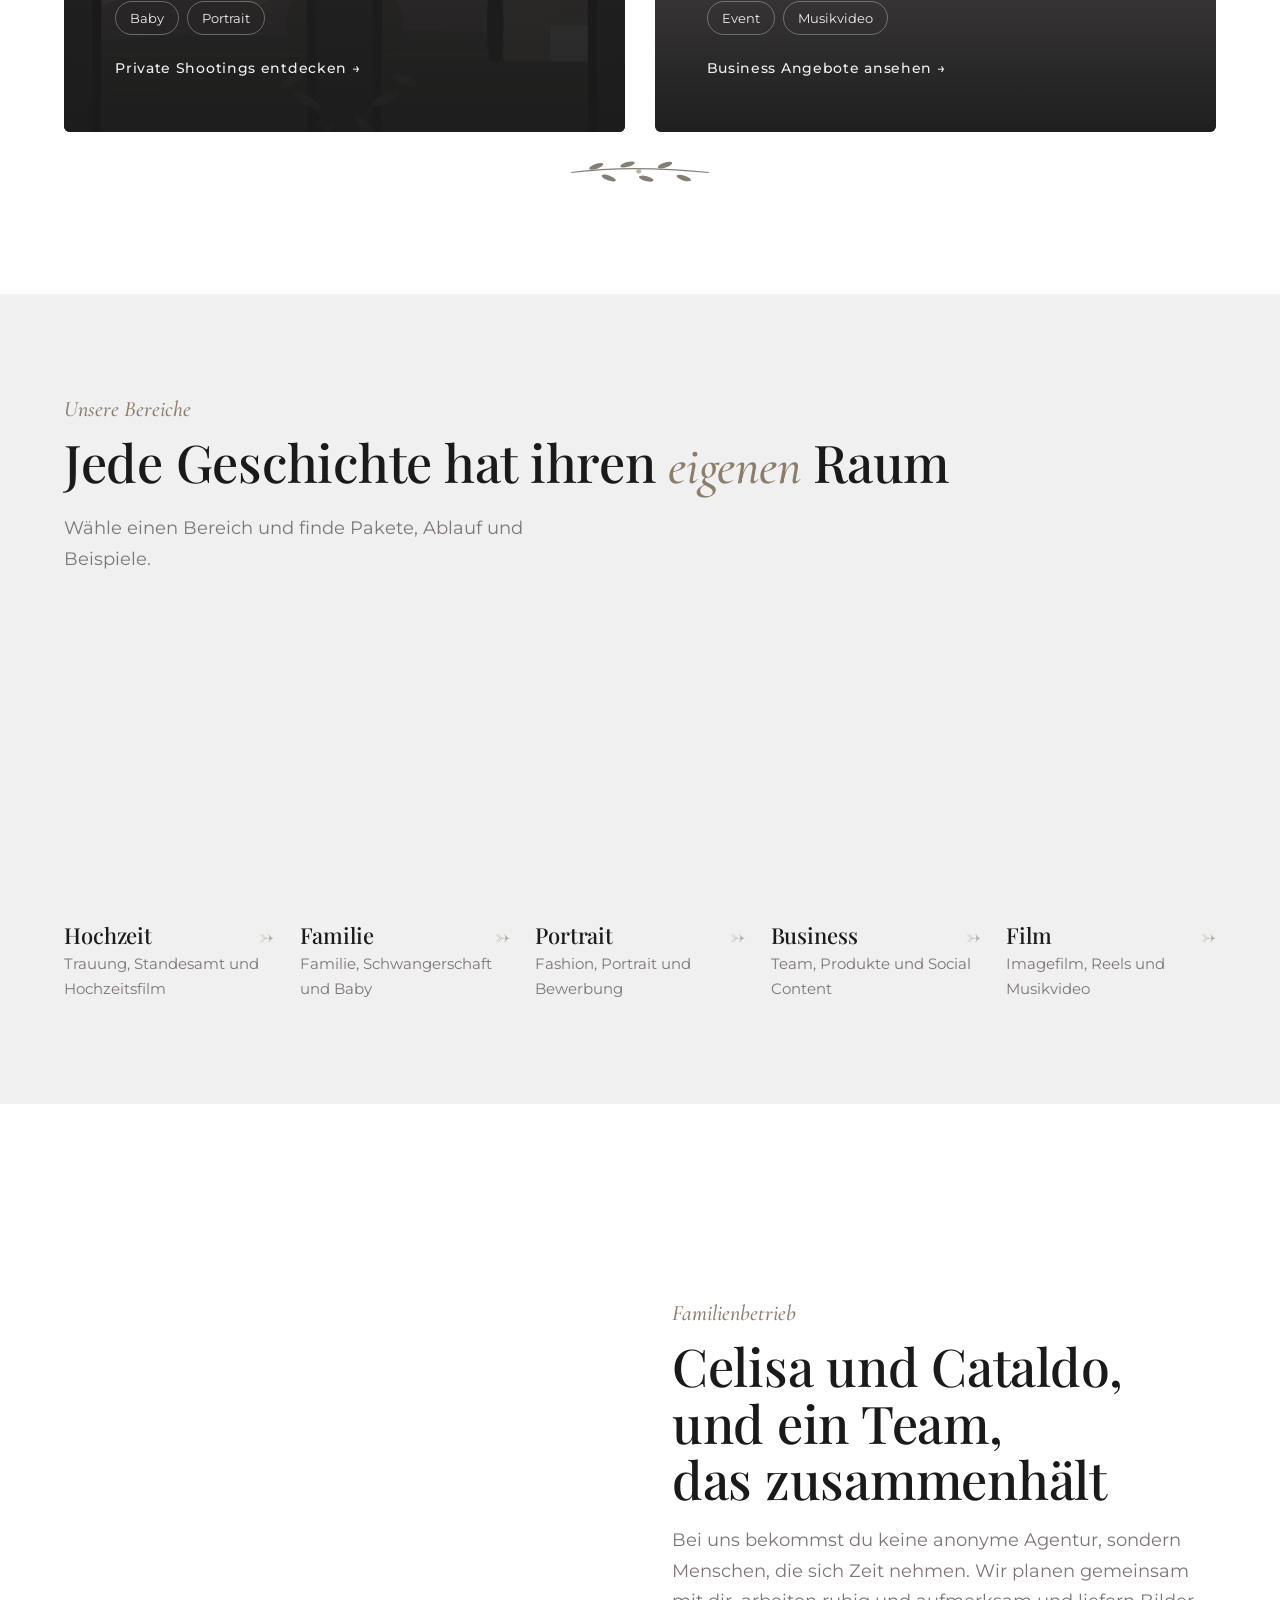
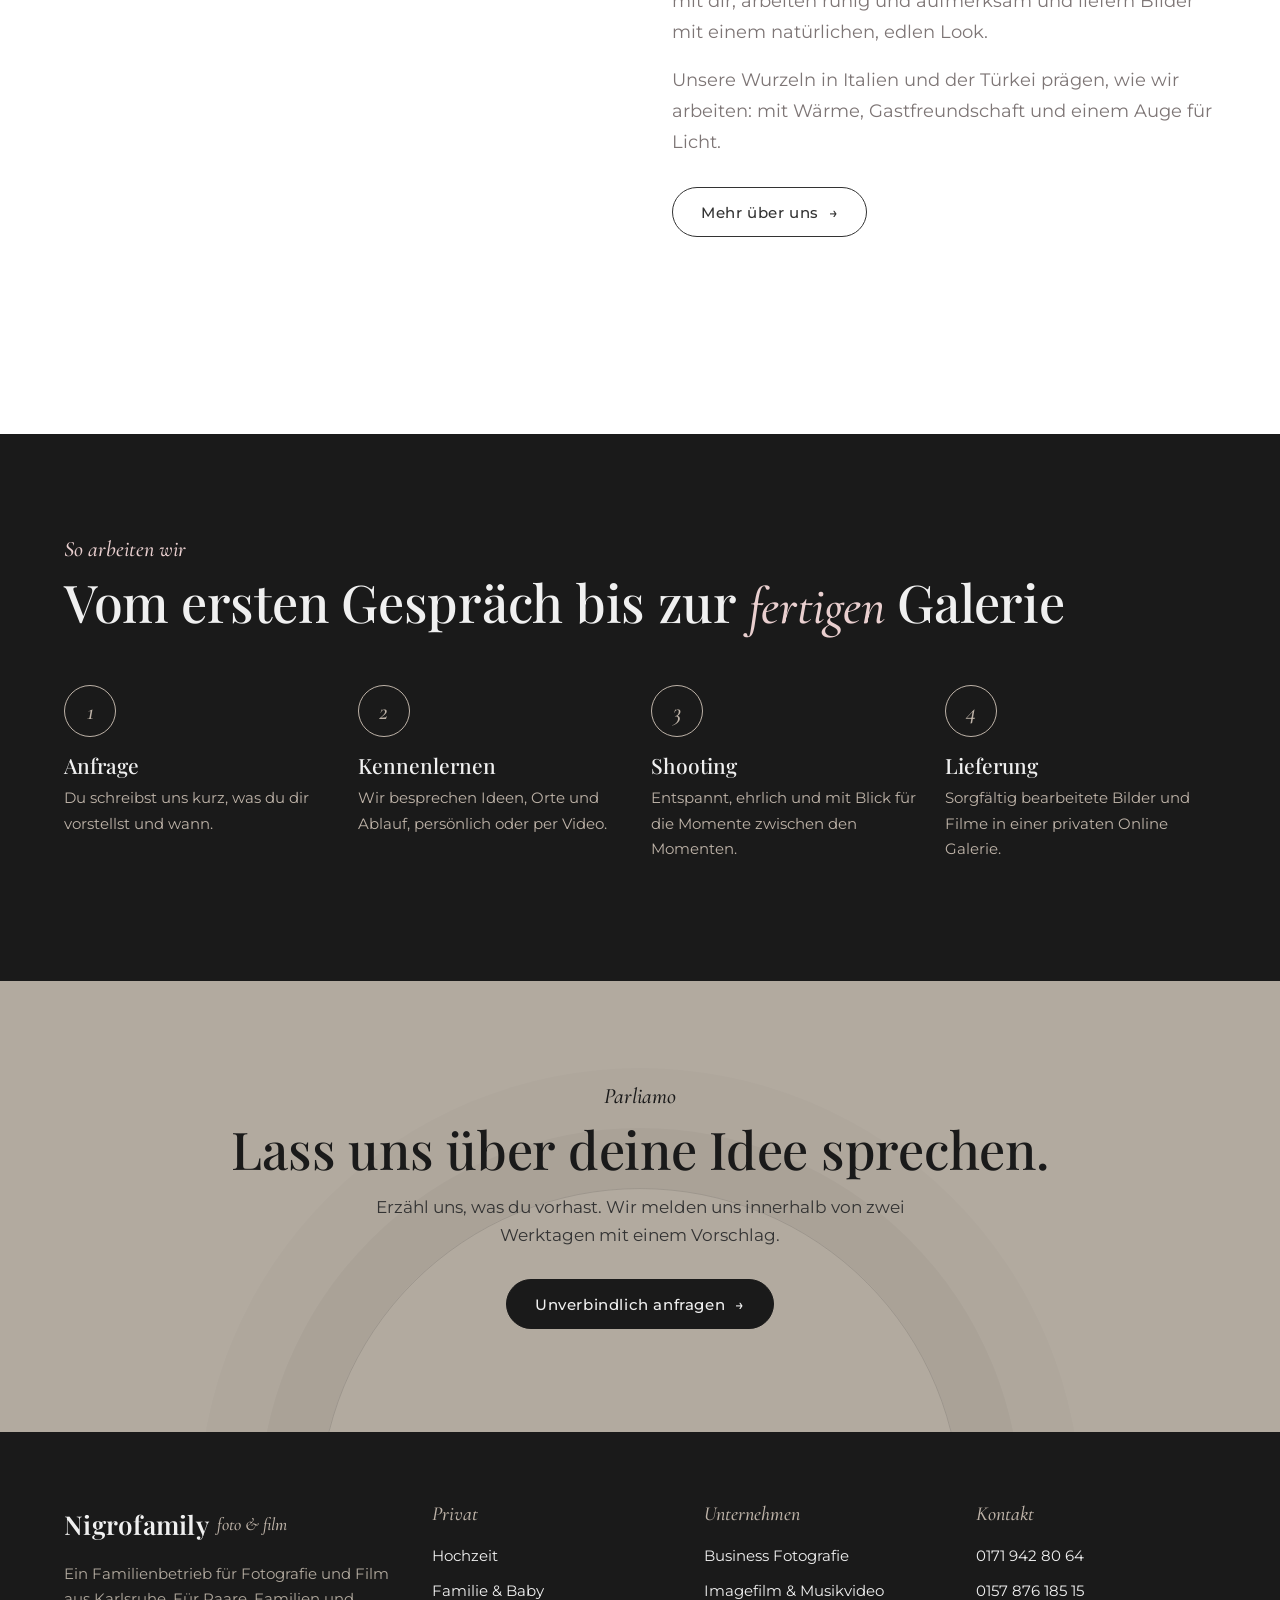
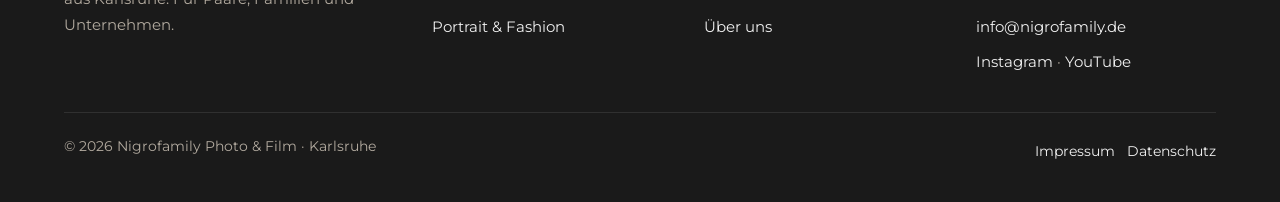
==== commit 389ad1c8: "Exakte Farben von nigrofamily.de übernommen Co-Authored-By: Claude Opus 5.5 <noreply@anthropic.com> " ====
--- a/index.html
+++ b/index.html
@@ -5,7 +5,7 @@
 <meta name="viewport" content="width=device-width,initial-scale=1">
 <title>Fotografie & Film aus Karlsruhe | Nigrofamily</title>
 <meta name="description" content="Nigrofamily: Familienbetrieb für Fotografie und Film in Karlsruhe. Hochzeit, Familie, Portrait, Business Fotos und Imagefilme.">
-<meta name="theme-color" content="#261311">
+<meta name="theme-color" content="#1A1A1A">
 <link rel="icon" href="data:image/svg+xml,%3Csvg xmlns='http://www.w3.org/2000/svg' viewBox='0 0 32 32'%3E%3Cpath d='M4 32V16a12 12 0 0 1 24 0v16z' fill='%238E1D19'/%3E%3C/svg%3E">
 <link rel="preconnect" href="https://fonts.googleapis.com"><link rel="preconnect" href="https://fonts.gstatic.com" crossorigin>
 <link href="https://fonts.googleapis.com/css2?family=Playfair+Display:ital,wght@0,400;0,500;0,600;1,400&family=Cormorant+Garamond:ital,wght@1,500&family=Montserrat:wght@400;500&display=swap" rel="stylesheet">
@@ -23,8 +23,8 @@
 
 <section class="hero">
   <div>
-    <span class="kicker fade-in" style="color:#e0a490">Benvenuti da Nigrofamily</span>
-    <h1><span class="line"><span>Fotografie und Film</span></span><span class="line"><span>mit dem Herzen</span></span><span class="line"><span>einer <em class="a" style="color:#e0a490">Familie.</em></span></span></h1>
+    <span class="kicker fade-in" style="color:#E9CFCF">Benvenuti da Nigrofamily</span>
+    <h1><span class="line"><span>Fotografie und Film</span></span><span class="line"><span>mit dem Herzen</span></span><span class="line"><span>einer <em class="a" style="color:#E9CFCF">Familie.</em></span></span></h1>
     <p class="fade-in">Wir sind ein Familienbetrieb aus Karlsruhe mit italienischen und türkischen Wurzeln. Wir begleiten Paare, Familien und Unternehmen mit Bildern und Filmen, die echt sind und lange bleiben.</p>
     <div class="btns fade-in"><a class="btn" href="kontakt.html">Termin anfragen <span class="ar">→</span></a><a class="btn line" href="#bereiche">Unsere Bereiche</a></div>
   </div>
@@ -42,16 +42,16 @@
   </style>
   <defs>
     <linearGradient id="sky" x1="0" y1="0" x2="0" y2="1">
-      <stop offset="0" stop-color="#E9DFC6"/><stop offset=".55" stop-color="#D9C9A6"/><stop offset="1" stop-color="#C9A98F"/>
+      <stop offset="0" stop-color="#F0F0F0"/><stop offset=".55" stop-color="#E9CFCF"/><stop offset="1" stop-color="#BEB3A8"/>
     </linearGradient>
     <linearGradient id="sea" x1="0" y1="0" x2="0" y2="1">
-      <stop offset="0" stop-color="#8D6F65"/><stop offset="1" stop-color="#4E4749"/>
+      <stop offset="0" stop-color="#787168"/><stop offset="1" stop-color="#7D7575"/>
     </linearGradient>
     <linearGradient id="wall" x1="0" y1="0" x2="1" y2="0">
-      <stop offset="0" stop-color="#261311"/><stop offset=".5" stop-color="#3a1d19"/><stop offset="1" stop-color="#261311"/>
+      <stop offset="0" stop-color="#1A1A1A"/><stop offset=".5" stop-color="#333333"/><stop offset="1" stop-color="#1A1A1A"/>
     </linearGradient>
     <radialGradient id="glow" cx=".5" cy=".5" r=".5">
-      <stop offset="0" stop-color="#F3D9B0" stop-opacity=".9"/><stop offset="1" stop-color="#F3D9B0" stop-opacity="0"/>
+      <stop offset="0" stop-color="#E9CFCF" stop-opacity=".9"/><stop offset="1" stop-color="#E9CFCF" stop-opacity="0"/>
     </radialGradient>
     <mask id="arches">
       <rect width="600" height="720" fill="#fff"/>
@@ -61,37 +61,37 @@
   </defs>
   <rect width="600" height="720" fill="url(#sky)"/>
   <circle class="glow" cx="300" cy="400" r="210" fill="url(#glow)"/>
-  <circle class="sun" cx="300" cy="420" r="62" fill="#8E1D19"/>
-  <path d="M0 430 C80 380 150 395 210 410 C260 380 330 360 420 400 C480 385 550 395 600 410 V460 H0Z" fill="#8D6F65" opacity=".55"/>
-  <path d="M0 455 C120 430 220 450 300 440 C400 430 500 448 600 440 V470 H0Z" fill="#6f5650" opacity=".7"/>
+  <circle class="sun" cx="300" cy="420" r="62" fill="#787168"/>
+  <path d="M0 430 C80 380 150 395 210 410 C260 380 330 360 420 400 C480 385 550 395 600 410 V460 H0Z" fill="#787168" opacity=".55"/>
+  <path d="M0 455 C120 430 220 450 300 440 C400 430 500 448 600 440 V470 H0Z" fill="#787168" opacity=".7"/>
   <rect y="462" width="600" height="258" fill="url(#sea)"/>
-  <g class="waves" stroke="#C9BE9B" stroke-width="2" stroke-linecap="round" opacity=".35" fill="none">
+  <g class="waves" stroke="#BEB3A8" stroke-width="2" stroke-linecap="round" opacity=".35" fill="none">
     <path d="M60 500h60M200 520h90M380 505h70M90 560h110M330 575h80M470 545h60M150 620h70M400 640h100"/>
   </g>
-  <rect y="462" width="600" height="3" fill="#C9BE9B" opacity=".5"/>
+  <rect y="462" width="600" height="3" fill="#BEB3A8" opacity=".5"/>
   <!-- cypress & houses on the cliff -->
-  <path d="M470 470 L470 410 h60 v60z" fill="#C9BE9B"/><path d="M466 412 h68 l-6 -12 h-56z" fill="#8E1D19"/>
-  <path d="M520 470 V430 h50 v40z" fill="#e2d6b8"/><path d="M516 432 h58 l-5 -10 h-48z" fill="#8E1D19"/>
-  <path d="M455 470 c-6 -40 -2 -80 6 -110 c8 30 12 70 6 110z" fill="#2f3a2a"/>
+  <path d="M470 470 L470 410 h60 v60z" fill="#BEB3A8"/><path d="M466 412 h68 l-6 -12 h-56z" fill="#B2AA9F"/>
+  <path d="M520 470 V430 h50 v40z" fill="#F0F0F0"/><path d="M516 432 h58 l-5 -10 h-48z" fill="#B2AA9F"/>
+  <path d="M455 470 c-6 -40 -2 -80 6 -110 c8 30 12 70 6 110z" fill="#333333"/>
   <!-- colonnade -->
   <rect width="600" height="720" fill="url(#wall)" mask="url(#arches)"/>
-  <g fill="#4E4749" opacity=".55">
+  <g fill="#7D7575" opacity=".55">
     <rect x="270" y="320" width="60" height="400"/><rect x="0" y="320" width="30" height="400"/><rect x="570" y="320" width="30" height="400"/>
   </g>
-  <rect x="0" y="690" width="600" height="30" fill="#1a0c0b"/>
+  <rect x="0" y="690" width="600" height="30" fill="#1A1A1A"/>
   <!-- terracotta pot with olive branch -->
   <g transform="translate(300 690)">
-    <path d="M-34 0 L-42 -70 h84 L34 0z" fill="#8E1D19"/><rect x="-48" y="-82" width="96" height="14" rx="3" fill="#a5302a"/>
-    <g class="branch" stroke="#5d6b45" stroke-width="3" fill="none">
+    <path d="M-34 0 L-42 -70 h84 L34 0z" fill="#B2AA9F"/><rect x="-48" y="-82" width="96" height="14" rx="3" fill="#BEB3A8"/>
+    <g class="branch" stroke="#787168" stroke-width="3" fill="none">
       <path d="M0 -82 C-5 -140 -30 -180 -60 -210"/><path d="M0 -82 C10 -150 35 -185 70 -205"/>
     </g>
-    <g fill="#7d8c5c">
+    <g fill="#B2AA9F">
       <ellipse cx="-22" cy="-140" rx="16" ry="5" transform="rotate(-50 -22 -140)"/><ellipse cx="-40" cy="-178" rx="16" ry="5" transform="rotate(30 -40 -178)"/>
       <ellipse cx="-56" cy="-200" rx="14" ry="4.5" transform="rotate(-30 -56 -200)"/><ellipse cx="22" cy="-150" rx="16" ry="5" transform="rotate(50 22 -150)"/>
       <ellipse cx="44" cy="-180" rx="16" ry="5" transform="rotate(-25 44 -180)"/><ellipse cx="64" cy="-200" rx="14" ry="4.5" transform="rotate(20 64 -200)"/>
       <ellipse cx="-8" cy="-112" rx="13" ry="4" transform="rotate(60 -8 -112)"/>
     </g>
-    <circle cx="-30" cy="-160" r="4" fill="#261311"/><circle cx="34" cy="-168" r="4" fill="#261311"/>
+    <circle cx="-30" cy="-160" r="4" fill="#1A1A1A"/><circle cx="34" cy="-168" r="4" fill="#1A1A1A"/>
   </g>
 </svg>
 </div>
@@ -103,9 +103,9 @@
   <div class="reveal"><span class="kicker">Für wen wir da sind</span><h2>Ob Ja Wort oder Markenauftritt</h2>
   <p class="lead">Wir arbeiten mit der gleichen Sorgfalt für dein Familienfest wie für den Auftritt deines Unternehmens.</p></div>
   <div class="split" style="text-align:left">
-    <a class="aud p reveal" href="hochzeit.html"><span class="kicker" style="color:#f0d9cc">Privat</span><h3>Momente, die euch gehören</h3>
+    <a class="aud p reveal" href="hochzeit.html"><span class="kicker" style="color:#E9CFCF">Privat</span><h3>Momente, die euch gehören</h3>
       <ul><li>Hochzeit</li><li>Standesamt</li><li>Familie</li><li>Schwangerschaft</li><li>Baby</li><li>Portrait</li></ul><span class="more">Private Shootings entdecken →</span></a>
-    <a class="aud b reveal d1" href="business.html"><span class="kicker" style="color:#f0d9cc">Unternehmen</span><h3>Bilder, die verkaufen</h3>
+    <a class="aud b reveal d1" href="business.html"><span class="kicker" style="color:#E9CFCF">Unternehmen</span><h3>Bilder, die verkaufen</h3>
       <ul><li>Teamfotos</li><li>Produktfotos</li><li>Social Media</li><li>Imagefilm</li><li>Event</li><li>Musikvideo</li></ul><span class="more">Business Angebote ansehen →</span></a>
   </div>
   <img class="olive" src="img/olive.svg" alt="">
@@ -130,7 +130,7 @@
     <li class="reveal d3"><b>Lieferung</b><p>Sorgfältig bearbeitete Bilder und Filme in einer privaten Online Galerie.</p></li>
   </ol></div></section>
 <section class="band ctab"><div class="wrap reveal">
-  <span class="kicker" style="color:#f0d9cc">Parliamo</span><h2>Lass uns über deine Idee sprechen.</h2><p>Erzähl uns, was du vorhast. Wir melden uns innerhalb von zwei Werktagen mit einem Vorschlag.</p>
+  <span class="kicker" style="color:#E9CFCF">Parliamo</span><h2>Lass uns über deine Idee sprechen.</h2><p>Erzähl uns, was du vorhast. Wir melden uns innerhalb von zwei Werktagen mit einem Vorschlag.</p>
   <a class="btn" href="kontakt.html">Unverbindlich anfragen <span class="ar">→</span></a></div></section>
 </main>
 <footer class="ft"><div class="wrap">
--- a/css/style.css
+++ b/css/style.css
@@ -1,16 +1,16 @@
 /* VOICE  warm, familiär, hochwertig; wie ein Studio an der Küste
    IDEA   Bögen einer mediterranen Loggia: jedes Bild öffnet sich wie ein Torbogen
    PICTURE illustrierte Küstenszene mit Bögen, Sonne und Olivenzweig
-   COLOUR Italian Roast #261311, Socialist #8E1D19 Akzent, Sandwashed #C9BE9B, Ending Autumn #8D6F65, Black Elegance #4E4749
+   COLOUR exakte Farben von nigrofamily.de: #1A1A1A, #B2AA9F, #F0F0F0, #7D7575, #BEB3A8, #E9CFCF, #787168
    TYPE   Playfair Display Titel, Cormorant Garamond kursiv für Akzente, Montserrat Text */
 :root{
-  --roast:#261311;--black:#4E4749;--red:#8E1D19;--autumn:#8D6F65;--sand:#C9BE9B;
-  --linen:#F2ECDF;--shell:#E7DDC8;
-  --bg:var(--linen);--ink:var(--roast);--muted:#5f4f4a;--line:#d6c9ad;
+  --roast:#1A1A1A;--black:#7D7575;--red:#B2AA9F;--autumn:#787168;--sand:#BEB3A8;
+  --linen:#FFFFFF;--shell:#F0F0F0;--red-ink:#8B7D6B;
+  --bg:var(--linen);--ink:#333333;--muted:#7D7575;--line:#BEB3A8;
   --serif:"Playfair Display",Georgia,serif;--accent:"Cormorant Garamond",Georgia,serif;--sans:Montserrat,system-ui,sans-serif;
   --ease:cubic-bezier(.2,.7,.2,1)}
-:root[data-theme=dark]{--bg:#1c0e0c;--ink:#efe6d2;--muted:#c3b29f;--line:#43302b;--linen:#1c0e0c;--shell:#2a1714}
-@media (prefers-color-scheme:dark){:root:not([data-theme=light]){--bg:#1c0e0c;--ink:#efe6d2;--muted:#c3b29f;--line:#43302b;--linen:#1c0e0c;--shell:#2a1714}}
+:root[data-theme=dark]{--bg:#1A1A1A;--ink:#F0F0F0;--muted:#BEB3A8;--line:#333333;--linen:#1A1A1A;--shell:#333333}
+@media (prefers-color-scheme:dark){:root:not([data-theme=light]){--bg:#1A1A1A;--ink:#F0F0F0;--muted:#BEB3A8;--line:#333333;--linen:#1A1A1A;--shell:#333333}}
 *{box-sizing:border-box;min-width:0}
 html{scroll-behavior:smooth;scroll-padding-top:84px}
 body{margin:0;background:var(--bg);color:var(--ink);font:400 16.5px/1.7 var(--sans);overflow-x:clip;-webkit-font-smoothing:antialiased}
@@ -22,39 +22,41 @@
 h3{font-size:24px}
 em.a,.accent{font-family:var(--accent);font-style:italic;font-weight:500;color:var(--red)}
 .kicker{display:inline-block;font:italic 500 22px/1 var(--accent);color:var(--red);margin-bottom:14px}
-.dark .kicker,.dark em.a{color:#e0a490}
+.dark .kicker,.dark em.a{color:#E9CFCF}
 .lead{font-size:18px;color:var(--muted);max-width:60ch}
 .band{padding:clamp(64px,8vw,128px) max(5vw,18px)}
 .wrap{max-width:1240px;margin:0 auto}
 .center{text-align:center}.center .lead{margin-inline:auto}
-.dark{background:var(--roast);color:#efe6d2}.dark .lead{color:#cdbca8}
+.dark{background:var(--roast);color:#F0F0F0}.dark .lead{color:#BEB3A8}
 .shell{background:var(--shell)}
 .olive{width:150px;height:auto;margin:22px auto 0;opacity:.9}
 
 /* Header */
 .hd{position:fixed;inset:0 0 auto;z-index:40;transition:background .5s,box-shadow .5s,padding .5s}
 .hd .wrap{display:flex;align-items:center;justify-content:space-between;gap:18px;padding:16px max(4vw,16px);max-width:1360px}
-.hd.solid{background:color-mix(in srgb,var(--roast) 94%,transparent);backdrop-filter:blur(10px);box-shadow:0 10px 30px -20px #000}
+.hd::before{content:"";position:absolute;inset:0;z-index:-1;background:color-mix(in srgb,var(--roast) 94%,transparent);backdrop-filter:blur(10px);-webkit-backdrop-filter:blur(10px);box-shadow:0 10px 30px -20px #000;opacity:0;transition:opacity .5s}
+.hd.solid::before{opacity:1}
+.hd.open::before{opacity:0}
 .hd.solid .wrap{padding-block:10px}
-.logo{display:flex;align-items:baseline;gap:8px;text-decoration:none;color:#f2ecdf;min-height:44px;align-items:center}
+.logo{display:flex;align-items:baseline;gap:8px;text-decoration:none;color:#F0F0F0;min-height:44px;align-items:center}
 .logo b{font:600 26px var(--serif);letter-spacing:.01em}
 .logo i{font:italic 500 18px var(--accent);color:var(--sand)}
 .light-top .hd:not(.solid) .logo,.light-top .hd:not(.solid) .menu a{color:var(--roast)}
 .light-top .hd:not(.solid) .logo i{color:var(--red)}
 .menu{display:flex;align-items:center;gap:2px;list-style:none;margin:0;padding:0}
-.menu a{display:block;padding:12px 12px;color:#f2ecdf;text-decoration:none;font-size:14px;font-weight:500;letter-spacing:.03em;position:relative}
+.menu a{display:block;padding:12px 12px;color:#F0F0F0;text-decoration:none;font-size:14px;font-weight:500;letter-spacing:.03em;position:relative}
 .menu a::after{content:"";position:absolute;left:12px;right:12px;bottom:6px;height:1px;background:currentColor;transform:scaleX(0);transform-origin:left;transition:transform .45s var(--ease)}
 .menu a:hover::after,.menu a[aria-current=page]::after{transform:scaleX(1)}
-.menu .cta a{background:var(--red);color:#f2ecdf!important;border-radius:999px;padding:12px 20px;margin-left:8px}
+.menu .cta a{background:var(--red);color:#F0F0F0!important;border-radius:999px;padding:12px 20px;margin-left:8px}
 .menu .cta a::after{display:none}
-.burger{display:none;width:46px;height:46px;border-radius:50%;border:1px solid #f2ecdf55;background:none;cursor:pointer;position:relative}
-.burger span{position:absolute;left:13px;right:13px;height:1.5px;background:#f2ecdf;transition:transform .4s var(--ease),opacity .3s}
+.burger{display:none;width:46px;height:46px;border-radius:50%;border:1px solid #F0F0F055;background:none;cursor:pointer;position:relative}
+.burger span{position:absolute;left:13px;right:13px;height:1.5px;background:#F0F0F0;transition:transform .4s var(--ease),opacity .3s}
 .burger span:nth-child(1){top:17px}.burger span:nth-child(2){top:22.5px}.burger span:nth-child(3){top:28px}
 .open .burger span:nth-child(1){transform:translateY(5.5px) rotate(45deg)}.open .burger span:nth-child(2){opacity:0}.open .burger span:nth-child(3){transform:translateY(-5.5px) rotate(-45deg)}
-.light-top .hd:not(.solid) .burger{border-color:#26131144}.light-top .hd:not(.solid) .burger span{background:var(--roast)}
+.light-top .hd:not(.solid) .burger{border-color:#1A1A1A44}.light-top .hd:not(.solid) .burger span{background:var(--roast)}
 
 /* Buttons */
-.btn{display:inline-flex;align-items:center;gap:10px;min-height:50px;padding:0 28px;border-radius:999px;background:var(--red);color:#f2ecdf;text-decoration:none;font:500 15px var(--sans);letter-spacing:.04em;border:1px solid var(--red);cursor:pointer;position:relative;overflow:hidden;isolation:isolate;transition:color .4s}
+.btn{display:inline-flex;align-items:center;gap:10px;min-height:50px;padding:0 28px;border-radius:999px;background:var(--red);color:#F0F0F0;text-decoration:none;font:500 15px var(--sans);letter-spacing:.04em;border:1px solid var(--red);cursor:pointer;position:relative;overflow:hidden;isolation:isolate;transition:color .4s}
 .btn::before{content:"";position:absolute;inset:0;background:var(--roast);transform:translateY(101%);transition:transform .5s var(--ease);z-index:-1;border-radius:inherit}
 .btn:hover::before{transform:none}
 .btn .ar{transition:transform .4s var(--ease)}.btn:hover .ar{transform:translateX(4px)}
@@ -66,17 +68,17 @@
 .dark :focus-visible{outline-color:var(--sand)}
 
 /* Home hero */
-.hero{position:relative;min-height:100svh;background:var(--roast);color:#f2ecdf;display:grid;grid-template-columns:minmax(0,1.05fr) minmax(0,.95fr);align-items:center;gap:clamp(24px,4vw,64px);padding:120px max(5vw,18px) 70px;overflow:hidden}
+.hero{position:relative;min-height:100svh;background:var(--roast);color:#F0F0F0;display:grid;grid-template-columns:minmax(0,1.05fr) minmax(0,.95fr);align-items:center;gap:clamp(24px,4vw,64px);padding:120px max(5vw,18px) 70px;overflow:hidden}
 .hero h1 .line{display:block;overflow:hidden}
 .hero h1 .line>span{display:inline-block;transform:translateY(105%);animation:up 1.2s var(--ease) forwards}
 .hero h1 .line:nth-child(2)>span{animation-delay:.15s}.hero h1 .line:nth-child(3)>span{animation-delay:.3s}
-.hero p{font-size:18px;color:#d9cab6;max-width:46ch;margin:26px 0 34px}
+.hero p{font-size:18px;color:#BEB3A8;max-width:46ch;margin:26px 0 34px}
 .fade-in{opacity:0;animation:fade 1.2s .6s var(--ease) forwards}
 .scene{position:relative;justify-self:center;width:min(100%,520px);aspect-ratio:5/6;border-radius:999px 999px 6px 6px;overflow:hidden;box-shadow:0 40px 80px -40px #000;clip-path:inset(100% 0 0 0 round 999px 999px 6px 6px);animation:archopen 1.6s .2s var(--ease) forwards}
 .scene img{width:100%;height:100%;object-fit:cover;transform:scale(1.08);transition:transform .2s linear}
-.scene::after{content:"";position:absolute;inset:10px;border:1px solid #f2ecdf55;border-radius:inherit;pointer-events:none}
+.scene::after{content:"";position:absolute;inset:10px;border:1px solid #F0F0F055;border-radius:inherit;pointer-events:none}
 .hero .badge{position:absolute;right:max(5vw,18px);bottom:30px;font:italic 500 17px var(--accent);color:var(--sand);opacity:.85}
-.scroll-hint{position:absolute;left:50%;bottom:22px;width:1px;height:46px;background:linear-gradient(#f2ecdf00,#f2ecdf);animation:hint 2.4s ease-in-out infinite}
+.scroll-hint{position:absolute;left:50%;bottom:22px;width:1px;height:46px;background:linear-gradient(#F0F0F000,#F0F0F0);animation:hint 2.4s ease-in-out infinite}
 
 /* Page hero */
 .phero{position:relative;padding:150px max(5vw,18px) clamp(60px,8vw,110px);background:var(--shell);overflow:hidden}
@@ -84,14 +86,14 @@
 .phero .crumb{font-size:13px;color:var(--muted);margin-bottom:20px}
 .phero .crumb a{text-decoration:none;border-bottom:1px solid var(--line)}
 .phero p{margin:22px 0 30px}
-.phero .sun{position:absolute;width:520px;aspect-ratio:1;border-radius:50%;background:radial-gradient(circle,#8E1D1922,#8E1D1900 65%);right:-140px;top:-160px;animation:breathe 8s ease-in-out infinite alternate}
+.phero .sun{position:absolute;width:520px;aspect-ratio:1;border-radius:50%;background:radial-gradient(circle,#B2AA9F22,#B2AA9F00 65%);right:-140px;top:-160px;animation:breathe 8s ease-in-out infinite alternate}
 
 /* Arch photos */
 .arch{position:relative;border-radius:999px 999px 4px 4px;overflow:hidden;aspect-ratio:3/4;background:var(--autumn) url(../img/scene.svg) center/cover}
 .arch img{width:100%;height:100%;object-fit:cover;transform:scale(1.12);transition:transform 1.6s var(--ease)}
 .arch.miss img{opacity:0}
 .gal .arch:nth-child(2n),.rubrics .rub:nth-child(2n) .arch{background-position:30% 70%}.gal .arch:nth-child(3n),.rubrics .rub:nth-child(3n) .arch{background-position:80% 40%}
-.arch::after{content:"";position:absolute;inset:8px;border:1px solid #f2ecdf66;border-radius:inherit;pointer-events:none}
+.arch::after{content:"";position:absolute;inset:8px;border:1px solid #F0F0F066;border-radius:inherit;pointer-events:none}
 .js .arch.reveal{clip-path:inset(100% 0 0 0 round 999px 999px 4px 4px);transition:clip-path 1.4s var(--ease)}
 .js .arch.reveal.in{clip-path:inset(0 0 0 0 round 999px 999px 4px 4px)}
 .arch.in img{transform:scale(1)}
@@ -104,21 +106,21 @@
 .d1{transition-delay:.12s!important}.d2{transition-delay:.24s!important}.d3{transition-delay:.36s!important}
 
 /* Marquee */
-.marquee{background:var(--red);color:#f2ecdf;overflow:hidden;padding:18px 0;white-space:nowrap}
+.marquee{background:var(--red);color:#F0F0F0;overflow:hidden;padding:18px 0;white-space:nowrap}
 .marquee .track{display:inline-flex;gap:46px;animation:slide 38s linear infinite;padding-left:46px}
 .marquee span{font:italic 500 26px var(--accent)}
 .marquee i{font-style:normal;color:var(--sand);opacity:.8}
 
 /* Audience split */
 .split{display:grid;grid-template-columns:repeat(2,minmax(0,1fr));gap:clamp(16px,2.4vw,32px);margin-top:48px}
-.aud{position:relative;padding:clamp(28px,4vw,52px);border-radius:220px 220px 6px 6px;color:#f2ecdf;overflow:hidden;min-height:440px;display:flex;flex-direction:column;justify-content:flex-end;text-decoration:none;isolation:isolate}
+.aud{position:relative;padding:clamp(28px,4vw,52px);border-radius:220px 220px 6px 6px;color:#F0F0F0;overflow:hidden;min-height:440px;display:flex;flex-direction:column;justify-content:flex-end;text-decoration:none;isolation:isolate}
 .aud::before{content:"";position:absolute;inset:0;z-index:-1;transition:transform 1.2s var(--ease)}
-.aud.p::before{background:linear-gradient(180deg,#26131140 0%,#261311d9 45%,#261311f5),var(--autumn) url(../img/scene.svg) center 30%/cover}
-.aud.b::before{background:linear-gradient(180deg,#26131133,#261311f2),var(--black)}
+.aud.p::before{background:linear-gradient(180deg,#1A1A1A40 0%,#1A1A1Ad9 45%,#1A1A1Af5),var(--autumn) url(../img/scene.svg) center 30%/cover}
+.aud.b::before{background:linear-gradient(180deg,#1A1A1A33,#1A1A1Af2),var(--black)}
 .aud:hover::before{transform:scale(1.05)}
 .aud h3{font-size:clamp(28px,3vw,38px)}
 .aud ul{list-style:none;padding:0;margin:14px 0 22px;display:flex;flex-wrap:wrap;gap:8px}
-.aud li{border:1px solid #f2ecdf55;border-radius:999px;padding:5px 14px;font-size:13px}
+.aud li{border:1px solid #F0F0F055;border-radius:999px;padding:5px 14px;font-size:13px}
 .aud .more{font-weight:500;font-size:14px;letter-spacing:.05em}
 
 /* Rubric cards */
@@ -134,23 +136,23 @@
 .feat{padding-top:22px;border-top:1px solid var(--line)}
 .feat b{display:block;font:500 22px var(--serif);margin-bottom:8px}
 .feat p{margin:0;color:var(--muted);font-size:15.5px}
-.dark .feat{border-color:#f2ecdf22}.dark .feat p{color:#cdbca8}
+.dark .feat{border-color:#F0F0F022}.dark .feat p{color:#BEB3A8}
 .steps{counter-reset:s;display:grid;grid-template-columns:repeat(4,minmax(0,1fr));gap:22px;margin-top:50px;list-style:none;padding:0}
 .steps li{position:relative;padding-top:66px}
 .steps li::before{counter-increment:s;content:counter(s);position:absolute;top:0;left:0;width:50px;height:50px;border-radius:50%;border:1px solid var(--sand);display:grid;place-items:center;font:italic 500 24px var(--accent);color:var(--sand)}
 .steps b{font:500 21px var(--serif);display:block;margin-bottom:6px}
-.steps p{margin:0;font-size:15px;color:#cdbca8}
+.steps p{margin:0;font-size:15px;color:#BEB3A8}
 .pkgs{display:grid;grid-template-columns:repeat(3,minmax(0,1fr));gap:clamp(14px,2vw,26px);margin-top:46px}
 .pkg{background:var(--bg);border:1px solid var(--line);border-radius:160px 160px 6px 6px;padding:64px 30px 32px;text-align:center;transition:transform .6s var(--ease),box-shadow .6s var(--ease)}
-.pkg:hover{transform:translateY(-8px);box-shadow:0 30px 50px -34px #26131188}
-.pkg.star{background:var(--roast);color:#efe6d2;border-color:var(--roast)}
-.pkg.star p,.pkg.star li{color:#cdbca8}
+.pkg:hover{transform:translateY(-8px);box-shadow:0 30px 50px -34px #1A1A1A88}
+.pkg.star{background:var(--roast);color:#F0F0F0;border-color:var(--roast)}
+.pkg.star p,.pkg.star li{color:#BEB3A8}
 .pkg h3{font-size:28px}
 .pkg .for{font:italic 500 19px var(--accent);color:var(--red);display:block;margin:6px 0 16px}
-.pkg.star .for{color:#e0a490}
+.pkg.star .for{color:#E9CFCF}
 .pkg ul{list-style:none;padding:0;margin:0 0 24px;text-align:left;font-size:15px;color:var(--muted)}
 .pkg li{padding:9px 0 9px 26px;border-top:1px solid var(--line);position:relative}
-.pkg.star li{border-color:#f2ecdf1f}
+.pkg.star li{border-color:#F0F0F01f}
 .pkg li::before{content:"";position:absolute;left:4px;top:18px;width:8px;height:8px;border-radius:50%;background:var(--red)}
 .pkg .price{font:500 15px var(--sans);letter-spacing:.04em;margin-bottom:18px;display:block}
 
@@ -169,10 +171,10 @@
 .faq p{margin:0 0 18px;color:var(--muted);max-width:68ch}
 
 /* CTA band */
-.ctab{position:relative;overflow:hidden;background:var(--red);color:#f2ecdf;text-align:center}
-.ctab::before{content:"";position:absolute;width:640px;aspect-ratio:1;border-radius:50%;border:1px solid #f2ecdf33;left:50%;top:100%;transform:translate(-50%,-38%);box-shadow:0 0 0 60px #f2ecdf0a,0 0 0 120px #f2ecdf07}
-.ctab h2{position:relative}.ctab p{position:relative;color:#f0d9cc;margin:16px auto 30px;max-width:52ch}
-.ctab .btn{background:#f2ecdf;color:var(--roast);border-color:#f2ecdf}
+.ctab{position:relative;overflow:hidden;background:var(--red);color:#F0F0F0;text-align:center}
+.ctab::before{content:"";position:absolute;width:640px;aspect-ratio:1;border-radius:50%;border:1px solid #F0F0F033;left:50%;top:100%;transform:translate(-50%,-38%);box-shadow:0 0 0 60px #F0F0F00a,0 0 0 120px #F0F0F007}
+.ctab h2{position:relative}.ctab p{position:relative;color:#E9CFCF;margin:16px auto 30px;max-width:52ch}
+.ctab .btn{background:#F0F0F0;color:var(--roast);border-color:#F0F0F0}
 .ctab .btn::before{background:var(--sand)}
 
 /* Contact */
@@ -186,7 +188,7 @@
 .seg label{flex:1;display:block}
 .seg input{position:absolute;opacity:0;pointer-events:none}
 .seg span{display:grid;place-items:center;min-height:44px;border-radius:999px;font-size:14px;font-weight:500;cursor:pointer;transition:background .4s,color .4s}
-.seg input:checked+span{background:var(--roast);color:#f2ecdf}
+.seg input:checked+span{background:var(--roast);color:#F0F0F0}
 .seg input:focus-visible+span{outline:2px solid var(--red)}
 .field{display:grid;gap:6px;font-size:13.5px;font-weight:500;color:var(--muted)}
 .field.full{grid-column:1/-1}
@@ -197,14 +199,14 @@
 .note{grid-column:1/-1;margin:0;color:var(--red);font-size:15px;min-height:1.2em}
 
 /* Footer */
-.ft{background:#1a0c0b;color:#bfae9c;padding:70px max(5vw,18px) 34px;font-size:15px}
+.ft{background:#1A1A1A;color:#B2AA9F;padding:70px max(5vw,18px) 34px;font-size:15px}
 .ft .wrap{display:grid;grid-template-columns:minmax(0,1.4fr) repeat(3,minmax(0,1fr));gap:32px}
 .ft h4{font:italic 500 20px var(--accent);color:var(--sand);margin:0 0 12px}
 .ft ul{list-style:none;padding:0;margin:0}
-.ft a{color:#e6dccb;text-decoration:none;display:inline-block;padding:5px 0}
+.ft a{color:#F0F0F0;text-decoration:none;display:inline-block;padding:5px 0}
 .ft a:hover{color:var(--sand)}
-.ft .bottom{grid-column:1/-1;border-top:1px solid #f2ecdf1a;padding-top:22px;display:flex;flex-wrap:wrap;gap:12px 30px;justify-content:space-between;font-size:13.5px}
-.ft .logo{color:#f2ecdf;display:flex}
+.ft .bottom{grid-column:1/-1;border-top:1px solid #F0F0F01a;padding-top:22px;display:flex;flex-wrap:wrap;gap:12px 30px;justify-content:space-between;font-size:13.5px}
+.ft .logo{color:#F0F0F0;display:flex}
 
 /* Page transition */
 .curtain{position:fixed;inset:0;z-index:100;background:var(--roast);pointer-events:none;transform-origin:top;animation:lift 1s .05s var(--ease) forwards}
@@ -222,12 +224,12 @@
 @media (max-width:1100px){.rubrics{grid-template-columns:repeat(3,minmax(0,1fr))}.ft .wrap{grid-template-columns:repeat(2,minmax(0,1fr))}}
 @media (max-width:980px){
   .burger{display:block}
-  .menu{position:fixed;inset:0;background:var(--roast);flex-direction:column;justify-content:center;gap:4px;opacity:0;pointer-events:none;transition:opacity .5s var(--ease)}
+  .menu{position:fixed;inset:0;height:100dvh;overflow-y:auto;padding:90px 16px 40px;background:var(--roast);flex-direction:column;justify-content:center;gap:4px;opacity:0;pointer-events:none;transition:opacity .5s var(--ease)}
   .open .menu{opacity:1;pointer-events:auto}
-  .menu a{font:500 28px var(--serif);color:#f2ecdf!important;padding:10px 16px;text-align:center}
+  .menu a{font:500 28px var(--serif);color:#F0F0F0!important;padding:10px 16px;text-align:center}
   .menu .cta a{font:500 16px var(--sans);margin:18px 0 0}
   .open .logo,.open .burger{position:relative;z-index:2}
-  .open .logo{color:#f2ecdf!important}.open .burger span{background:#f2ecdf!important}
+  .open .logo{color:#F0F0F0!important}.open .burger span{background:#F0F0F0!important}
   .hero{grid-template-columns:minmax(0,1fr);padding-top:110px}
   .scene{width:min(78%,420px);order:-1}
   .phero .wrap,.cols,.cgrid{grid-template-columns:minmax(0,1fr)}
@@ -247,3 +249,24 @@
 @media (prefers-reduced-motion:reduce){
   *,*::before,*::after{animation-duration:.01ms!important;animation-iteration-count:1!important;transition-duration:.01ms!important}
   html{scroll-behavior:auto}.marquee .track{animation:none}}
+
+/* Originalfarben nigrofamily.de: Primär #1A1A1A, Sekundär #B2AA9F, Text #F0F0F0, Akzent #7D7575, #BEB3A8, #E9CFCF, #787168, #8B7D6B, #333333 */
+h1,h2,h3{color:#1A1A1A}
+.dark h1,.dark h2,.dark h3,.hero h1,.aud h3,.pkg.star h3{color:#F0F0F0}
+em.a,.accent,.kicker,.cinfo dt,.pkg .for{color:var(--red-ink)}
+.dark .kicker,.dark em.a,.hero .kicker,.hero em.a,.pkg.star .for{color:#E9CFCF!important}
+.btn{color:#1A1A1A}.btn:hover{color:#F0F0F0}
+.btn.line{color:inherit}.btn.line:hover{color:#1A1A1A}
+.btn.sand{background:#B2AA9F;border-color:#B2AA9F;color:#1A1A1A}
+.menu .cta a{color:#1A1A1A!important}
+.marquee{color:#1A1A1A}.marquee i{color:#F0F0F0;opacity:1}
+.ctab{background:#B2AA9F;color:#1A1A1A}.ctab h2{color:#1A1A1A}.ctab p{color:#333333}.ctab .kicker{color:#1A1A1A!important}
+.ctab .btn{background:#1A1A1A;color:#F0F0F0;border-color:#1A1A1A}.ctab .btn::before{background:#787168}
+.ctab::before{border-color:#1A1A1A22;box-shadow:0 0 0 60px #1A1A1A08,0 0 0 120px #1A1A1A05}
+.faq summary::after{color:var(--red-ink)}
+.ft{background:#1A1A1A}.ft .bottom{border-color:#F0F0F01a}
+.seg input:checked+span{background:#1A1A1A}
+:root[data-theme=dark] h1,:root[data-theme=dark] h2,:root[data-theme=dark] h3{color:#F0F0F0}
+@media (prefers-color-scheme:dark){:root:not([data-theme=light]) h1,:root:not([data-theme=light]) h2,:root:not([data-theme=light]) h3{color:#F0F0F0}}
+
+.light-top .hd:not(.solid) .logo i{color:var(--red-ink)}
